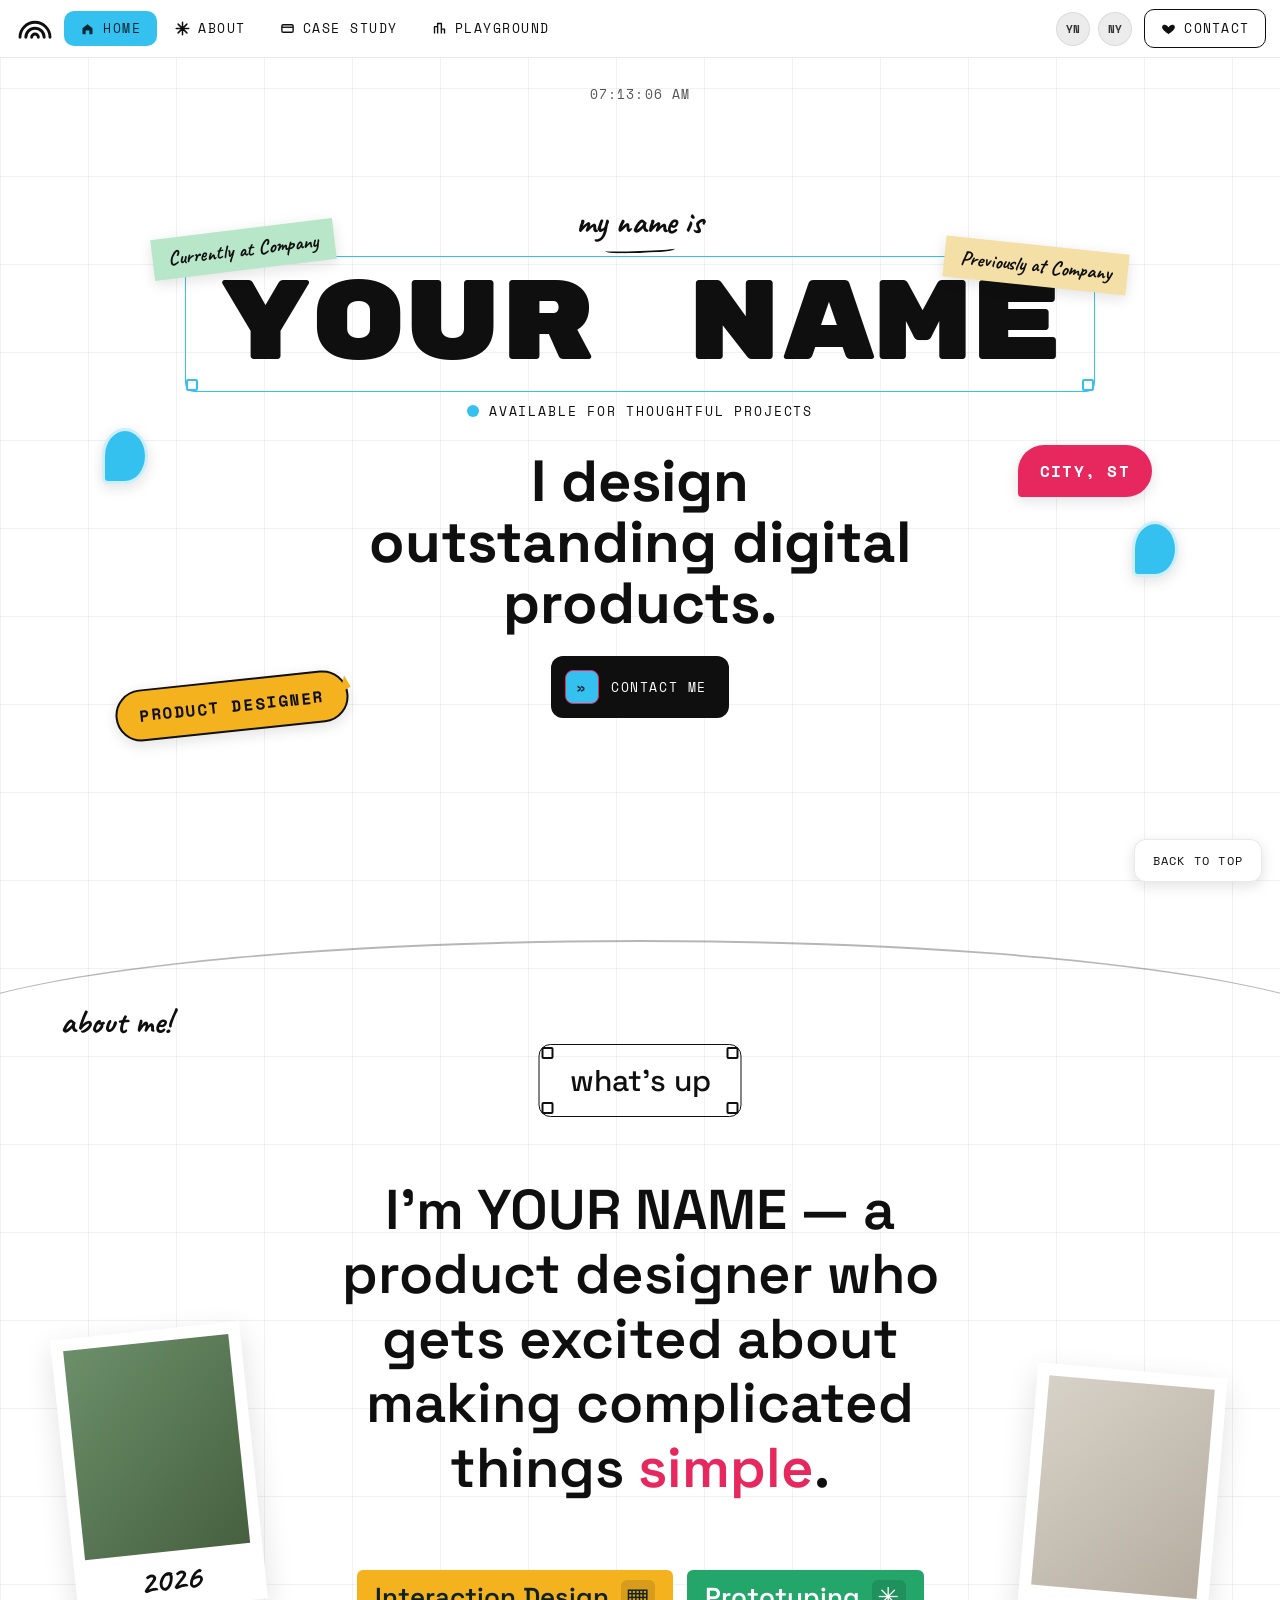
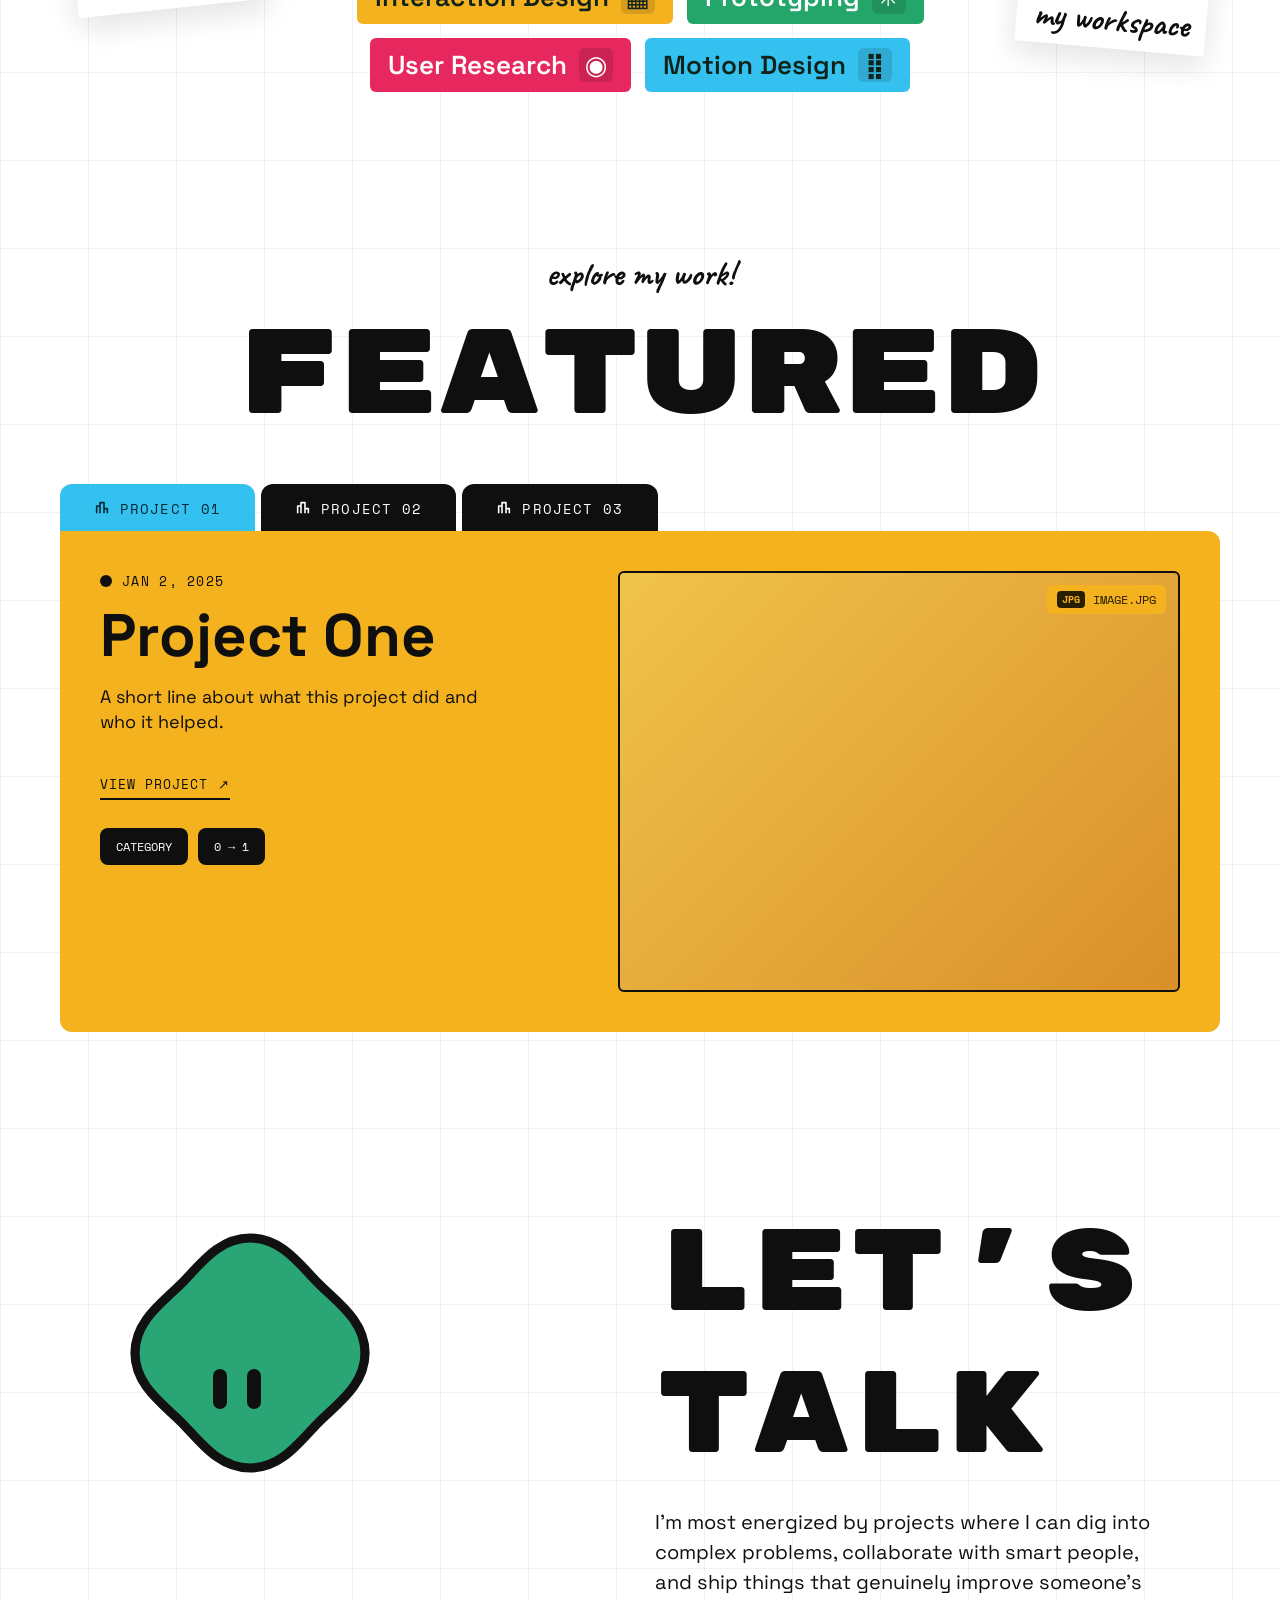
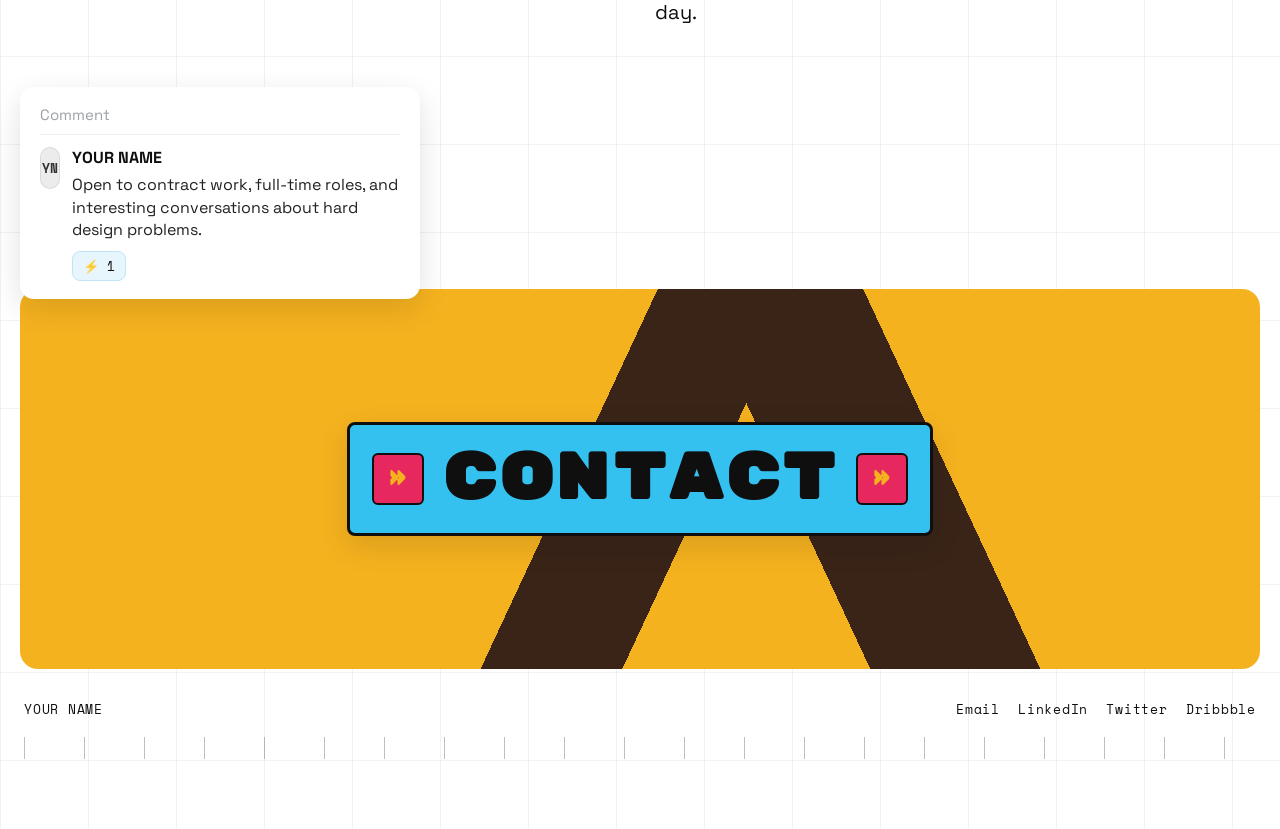
==== index.html @ 68fbcb68 "Add design-canvas portfolio site Recreate the "Nudge"-style design-canvas portfolio as a static site" ====
<!DOCTYPE html>
<html lang="en">
<head>
  <meta charset="UTF-8" />
  <meta name="viewport" content="width=device-width, initial-scale=1.0" />
  <title>Portfolio — Canvas</title>
  <meta name="description" content="A designer portfolio built on an interactive design-canvas layout." />
  <link rel="stylesheet" href="fonts/fonts.css" />
  <link rel="stylesheet" href="css/styles.css" />
</head>
<body>
  <!-- ===================== TOP NAV ===================== -->
  <header class="nav" id="nav">
    <div class="nav__left">
      <a href="#home" class="logo" aria-label="Home">
        <svg viewBox="0 0 40 24" width="34" height="20" aria-hidden="true">
          <path d="M2 22a18 18 0 0 1 36 0" fill="none" stroke="currentColor" stroke-width="3.5" stroke-linecap="round"/>
          <path d="M9 22a11 11 0 0 1 22 0" fill="none" stroke="currentColor" stroke-width="3.5" stroke-linecap="round"/>
          <path d="M16 22a4 4 0 0 1 8 0" fill="none" stroke="currentColor" stroke-width="3.5" stroke-linecap="round"/>
        </svg>
      </a>
      <nav class="tabs" aria-label="Primary">
        <a href="#home" class="tab is-active" data-tab="home">
          <svg viewBox="0 0 24 24" width="15" height="15" aria-hidden="true"><path d="M4 11.5 12 5l8 6.5V20a1 1 0 0 1-1 1h-4v-6h-6v6H5a1 1 0 0 1-1-1z" fill="currentColor"/></svg>
          HOME
        </a>
        <a href="#about" class="tab" data-tab="about">
          <svg viewBox="0 0 24 24" width="15" height="15" aria-hidden="true"><path d="M12 2v20M2 12h20M5 5l14 14M19 5 5 19" stroke="currentColor" stroke-width="2.4" stroke-linecap="round"/></svg>
          ABOUT
        </a>
        <a href="#work" class="tab" data-tab="work">
          <svg viewBox="0 0 24 24" width="15" height="15" aria-hidden="true"><rect x="3" y="6" width="18" height="12" rx="2" fill="none" stroke="currentColor" stroke-width="2.2"/><path d="M3 10h18" stroke="currentColor" stroke-width="2.2"/></svg>
          CASE STUDY
        </a>
        <a href="#playground" class="tab" data-tab="playground">
          <svg viewBox="0 0 24 24" width="15" height="15" aria-hidden="true"><path d="M4 20V9h5v11M9 20V4h6v16M15 20v-7h5v7" stroke="currentColor" stroke-width="2.2" fill="none" stroke-linejoin="round"/></svg>
          PLAYGROUND
        </a>
      </nav>
    </div>
    <div class="nav__right">
      <span class="avatar avatar--nav" data-initials-1></span>
      <span class="avatar avatar--nav" data-initials-2></span>
      <a href="#contact" class="btn-contact">
        <svg viewBox="0 0 24 24" width="15" height="15" aria-hidden="true"><path d="M12 21s-7-4.35-9.5-8.5C.8 9.6 2.3 6 5.8 6 8 6 9.2 7.2 12 10c2.8-2.8 4-4 6.2-4 3.5 0 5 3.6 3.3 6.5C19 16.65 12 21 12 21z" fill="currentColor"/></svg>
        CONTACT
      </a>
    </div>
  </header>

  <!-- Live cursor labels (decorative) -->
  <div class="cursor-you" aria-hidden="true">
    <span class="cursor-you__dot"></span>
    <span class="cursor-you__label">YOU</span>
  </div>

  <main class="canvas">
    <!-- ===================== HERO ===================== -->
    <section class="hero" id="home">
      <div class="hero__clock" id="clock">--:--:-- --</div>

      <div class="float float--collab float--collab-a" aria-hidden="true"><span class="collab__pic" data-collab-1></span></div>
      <div class="float float--collab float--collab-b" aria-hidden="true"><span class="collab__pic" data-collab-2></span></div>

      <div class="hero__stack">
        <p class="scribble hero__intro">my name is</p>

        <div class="hero__name-wrap">
          <span class="sticky sticky--green" data-badge-current></span>
          <span class="sticky sticky--cream" data-badge-previous></span>
          <h1 class="display hero__name" data-name>YOUR NAME</h1>
          <span class="handle handle--tl"></span>
          <span class="handle handle--tr"></span>
          <span class="handle handle--bl"></span>
          <span class="handle handle--br"></span>
        </div>

        <p class="hero__status"><span class="pulse"></span><span data-availability>AVAILABLE FOR THOUGHTFUL PROJECTS</span></p>
      </div>

      <div class="tag tag--pill tag--role" data-role>PRODUCT DESIGNER</div>
      <div class="tag tag--speech tag--location"><span data-location>CITY, ST</span></div>

      <p class="hero__headline" data-headline>I design outstanding digital products.</p>

      <a href="#contact" class="btn-cta">
        <span class="btn-cta__icon" aria-hidden="true">»</span>
        CONTACT ME
      </a>
    </section>

    <!-- ===================== ABOUT ===================== -->
    <section class="about" id="about">
      <div class="curve-line" aria-hidden="true"></div>
      <p class="scribble about__eyebrow">about me!</p>

      <div class="about__title-box">
        <span>what's up</span>
        <span class="handle handle--tl"></span>
        <span class="handle handle--tr"></span>
        <span class="handle handle--bl"></span>
        <span class="handle handle--br"></span>
      </div>

      <p class="about__lede" data-about></p>

      <figure class="polaroid polaroid--left">
        <span class="polaroid__img"></span>
        <figcaption class="scribble" data-photo-1-cap>2026</figcaption>
      </figure>
      <figure class="polaroid polaroid--right">
        <span class="polaroid__img polaroid__img--alt"></span>
        <figcaption class="scribble" data-photo-2-cap>my workspace</figcaption>
      </figure>

      <ul class="skills" data-skills aria-label="Skills"></ul>
    </section>

    <!-- ===================== FEATURED WORK ===================== -->
    <section class="work" id="work">
      <p class="scribble work__eyebrow">explore my work!</p>
      <h2 class="display work__title">FEATURED</h2>

      <div class="folder">
        <div class="folder__tabs" role="tablist" data-project-tabs></div>
        <div class="folder__body" data-project-body></div>
      </div>
    </section>

    <!-- ===================== LET'S TALK / CONTACT ===================== -->
    <section class="talk" id="contact">
      <div class="talk__top">
        <div class="blob" aria-hidden="true">
          <svg viewBox="0 0 200 200" width="100%" height="100%"><path fill="#2aa676" stroke="#111" stroke-width="4" d="M100 20c14 0 22 12 30 20s20 16 20 30-12 22-20 30-16 20-30 20-22-12-30-20-20-16-20-30 12-22 20-30 16-20 30-20z"/></svg>
          <span class="blob__eyes"></span>
        </div>
        <div class="talk__copy">
          <h2 class="display talk__title">LET'S TALK</h2>
          <p class="talk__text" data-talk></p>
        </div>
      </div>

      <div class="comment-card">
        <div class="comment-card__head">Comment</div>
        <div class="comment-card__row">
          <span class="avatar avatar--comment" data-initials-1></span>
          <div>
            <p class="comment-card__name" data-name-inline>Your Name</p>
            <p class="comment-card__body" data-open-to></p>
            <span class="comment-card__react">⚡ 1</span>
          </div>
        </div>
      </div>

      <div class="contact-banner" id="playground">
        <a class="contact-banner__btn" data-contact-link href="#">
          <span class="ico" aria-hidden="true">»</span>
          CONTACT
          <span class="ico" aria-hidden="true">»</span>
        </a>
      </div>

      <footer class="site-footer">
        <span data-footer-name>Your Name</span>
        <span class="site-footer__links" data-social></span>
        <span class="ruler" aria-hidden="true"></span>
      </footer>
    </section>
  </main>

  <a href="#home" class="buy-badge">BACK TO TOP</a>

  <script src="js/main.js"></script>
</body>
</html>
---- fonts/fonts.css ----
/* Self-hosted fonts (latin subset) — generated, do not edit by hand */

@font-face {
  font-family: 'Rubik Mono One';
  font-style: normal;
  font-weight: 400;
  font-display: swap;
  src: url('rubikmonoone-400.woff2') format('woff2');
}
@font-face {
  font-family: 'Space Grotesk';
  font-style: normal;
  font-weight: 400;
  font-display: swap;
  src: url('spacegrotesk-400.woff2') format('woff2');
}
@font-face {
  font-family: 'Space Grotesk';
  font-style: normal;
  font-weight: 500;
  font-display: swap;
  src: url('spacegrotesk-500.woff2') format('woff2');
}
@font-face {
  font-family: 'Space Grotesk';
  font-style: normal;
  font-weight: 600;
  font-display: swap;
  src: url('spacegrotesk-600.woff2') format('woff2');
}
@font-face {
  font-family: 'Space Grotesk';
  font-style: normal;
  font-weight: 700;
  font-display: swap;
  src: url('spacegrotesk-700.woff2') format('woff2');
}
@font-face {
  font-family: 'Space Mono';
  font-style: normal;
  font-weight: 400;
  font-display: swap;
  src: url('spacemono-400.woff2') format('woff2');
}
@font-face {
  font-family: 'Space Mono';
  font-style: normal;
  font-weight: 700;
  font-display: swap;
  src: url('spacemono-700.woff2') format('woff2');
}
@font-face {
  font-family: 'Caveat';
  font-style: normal;
  font-weight: 500;
  font-display: swap;
  src: url('caveat-500.woff2') format('woff2');
}
@font-face {
  font-family: 'Caveat';
  font-style: normal;
  font-weight: 700;
  font-display: swap;
  src: url('caveat-700.woff2') format('woff2');
}
---- css/styles.css ----
/* ============================================================
   Canvas Portfolio — styles
   Palette + type inspired by a design-canvas ("Figma-board") layout.
   ============================================================ */

:root {
  --ink: #0f0f10;
  --paper: #ffffff;
  --grid: rgba(15, 15, 16, 0.055);
  --grid-strong: rgba(15, 15, 16, 0.09);

  --blue: #35c1f0;
  --yellow: #f5b21f;
  --green: #24a56a;
  --pink: #e6285e;
  --cream: #f4dfa6;
  --mint: #b7e6c9;
  --purple: #a44a8f;
  --brown: #3a2418;

  --radius: 16px;
  --shadow: 0 10px 30px rgba(15, 15, 16, 0.12);
  --shadow-sm: 0 4px 14px rgba(15, 15, 16, 0.12);

  --font-display: "Rubik Mono One", "Space Grotesk", sans-serif;
  --font-body: "Space Grotesk", system-ui, sans-serif;
  --font-mono: "Space Mono", ui-monospace, monospace;
  --font-hand: "Caveat", cursive;

  --nav-h: 58px;
}

* { box-sizing: border-box; }

html { scroll-behavior: smooth; scroll-padding-top: calc(var(--nav-h) + 20px); }

body {
  margin: 0;
  font-family: var(--font-body);
  color: var(--ink);
  background: var(--paper);
  -webkit-font-smoothing: antialiased;
  overflow-x: hidden;
}

img { max-width: 100%; display: block; }
a { color: inherit; text-decoration: none; }
ul { margin: 0; padding: 0; list-style: none; }

/* ---------- The canvas grid ---------- */
.canvas {
  position: relative;
  background-image:
    linear-gradient(var(--grid) 1px, transparent 1px),
    linear-gradient(90deg, var(--grid) 1px, transparent 1px);
  background-size: 88px 88px;
  padding-top: var(--nav-h);
}

/* ============================================================
   TOP NAV
   ============================================================ */
.nav {
  position: fixed;
  inset: 0 0 auto 0;
  height: var(--nav-h);
  z-index: 50;
  display: flex;
  align-items: center;
  justify-content: space-between;
  padding: 0 14px;
  background: rgba(255, 255, 255, 0.9);
  backdrop-filter: blur(8px);
  border-bottom: 1px solid var(--grid-strong);
}
.nav__left, .nav__right { display: flex; align-items: center; gap: 8px; }
.logo { display: grid; place-items: center; width: 42px; height: 42px; color: var(--ink); }

.tabs { display: flex; align-items: center; gap: 2px; }
.tab {
  display: inline-flex;
  align-items: center;
  gap: 8px;
  padding: 8px 16px;
  font-family: var(--font-mono);
  font-size: 12.5px;
  letter-spacing: 0.12em;
  color: var(--ink);
  border-radius: 10px;
  white-space: nowrap;
  transition: background 0.15s, color 0.15s;
}
.tab:hover { background: rgba(15,15,16,0.06); }
.tab.is-active { background: var(--blue); color: #062634; }

.avatar {
  width: 34px; height: 34px; border-radius: 999px;
  display: inline-grid; place-items: center;
  font-family: var(--font-mono); font-size: 11px; font-weight: 700;
  background: #ececec; color: #333; border: 1px solid rgba(0,0,0,0.08);
}
.avatar--comment { width: 42px; height: 42px; font-size: 13px; }

.btn-contact {
  display: inline-flex; align-items: center; gap: 8px;
  padding: 9px 16px; margin-left: 4px;
  font-family: var(--font-mono); font-size: 12.5px; letter-spacing: 0.1em;
  border: 1.5px solid var(--ink); border-radius: 10px; background: #fff;
  transition: transform 0.12s, box-shadow 0.12s;
}
.btn-contact:hover { transform: translateY(-1px); box-shadow: var(--shadow-sm); }

/* ============================================================
   Floating decorative bits
   ============================================================ */
.cursor-you {
  position: fixed; z-index: 60; left: 0; top: 0;
  transform: translate(-40px, -40px);
  display: none; align-items: flex-start; gap: 2px;
  pointer-events: none;
  transition: transform 0.09s ease-out;
}
@media (hover: hover) and (pointer: fine) { .cursor-you { display: flex; } }
.cursor-you__dot { width: 10px; height: 10px; border-radius: 999px; background: var(--ink); margin-top: 2px; }
.cursor-you__label {
  background: var(--ink); color: #fff; font-family: var(--font-mono);
  font-size: 11px; padding: 3px 8px; border-radius: 999px;
}

.float { position: absolute; pointer-events: none; }
.float--collab .collab__pic {
  display: block; width: 46px; height: 56px;
  border-radius: 50% 50% 50% 6px;
  background: var(--blue);
  border: 3px solid #cdeefb;
  box-shadow: var(--shadow-sm);
}
.float--collab-a { top: 44%; left: 8%; }
.float--collab-b { top: 55%; right: 8%; }

/* ============================================================
   HERO
   ============================================================ */
.hero {
  position: relative;
  min-height: calc(100vh - var(--nav-h));
  display: flex; flex-direction: column;
  align-items: center; justify-content: center;
  text-align: center; gap: 22px;
  padding: 40px 20px 80px;
}
.hero__clock {
  position: absolute; top: 26px; left: 50%; transform: translateX(-50%);
  font-family: var(--font-mono); font-size: 13px; letter-spacing: 0.08em; color: #555;
}
.scribble { font-family: var(--font-hand); font-size: clamp(26px, 3vw, 34px); font-weight: 700; margin: 0; }
.hero__intro { position: relative; }
.hero__intro::after {
  content: ""; display: block; width: 70px; height: 6px; margin: 2px auto 0;
  border-bottom: 2px solid var(--ink); border-radius: 40%;
  transform: rotate(-2deg);
}

.hero__stack { position: relative; display: flex; flex-direction: column; align-items: center; gap: 10px; }
.hero__name-wrap { position: relative; padding: 8px 26px; }
.hero__name {
  font-family: var(--font-display);
  font-weight: 400;
  font-size: clamp(40px, 9vw, 112px);
  line-height: 0.95; letter-spacing: -0.01em; margin: 0;
  text-transform: uppercase; word-break: break-word;
}
.display { font-family: var(--font-display); font-weight: 400; text-transform: uppercase; letter-spacing: -0.01em; }

.handle {
  position: absolute; width: 12px; height: 12px; background: #fff;
  border: 2px solid var(--blue); border-radius: 2px;
}
.hero__name-wrap { outline: 1.5px solid var(--blue); outline-offset: 6px; border-radius: 2px; }
.handle--tl { top: -6px; left: -6px; }
.handle--tr { top: -6px; right: -6px; }
.handle--bl { bottom: -6px; left: -6px; }
.handle--br { bottom: -6px; right: -6px; }

.sticky {
  position: absolute; z-index: 3;
  font-family: var(--font-hand); font-size: 20px; font-weight: 700;
  padding: 10px 16px; max-width: 210px; line-height: 1.05;
  box-shadow: var(--shadow-sm);
}
.sticky--green { background: var(--mint); left: -40px; top: -34px; transform: rotate(-7deg); }
.sticky--cream { background: var(--cream); right: -40px; top: -18px; transform: rotate(6deg); }

.hero__status {
  display: inline-flex; align-items: center; gap: 10px; margin: 6px 0 0;
  font-family: var(--font-mono); font-size: 13px; letter-spacing: 0.14em;
}
.pulse { width: 12px; height: 12px; border-radius: 999px; background: var(--blue); box-shadow: 0 0 0 0 rgba(53,193,240,0.6); animation: pulse 1.8s infinite; }
@keyframes pulse { 0%{box-shadow:0 0 0 0 rgba(53,193,240,.6)} 70%{box-shadow:0 0 0 10px rgba(53,193,240,0)} 100%{box-shadow:0 0 0 0 rgba(53,193,240,0)} }

.tag { position: absolute; font-family: var(--font-mono); font-weight: 700; box-shadow: var(--shadow-sm); }
.tag--pill { padding: 12px 22px; border-radius: 999px; letter-spacing: 0.1em; }
.tag--role { background: var(--yellow); left: 9%; bottom: 20%; transform: rotate(-6deg); border: 2px solid var(--ink); }
.tag--role::after { content:""; position:absolute; right:-14px; top:8px; border:9px solid transparent; border-left-color: var(--yellow); transform: rotate(20deg); }
.tag--speech { background: var(--pink); color:#fff; right: 10%; top: 46%; padding: 14px 22px; border-radius: 40px 40px 40px 6px; letter-spacing: 0.08em; }

.hero__headline {
  font-family: var(--font-body); font-weight: 700;
  font-size: clamp(30px, 5.2vw, 58px); line-height: 1.05;
  max-width: 15ch; margin: 8px 0 0;
}
.btn-cta {
  display: inline-flex; align-items: center; gap: 12px;
  padding: 14px 22px 14px 14px; background: var(--ink); color: #fff;
  font-family: var(--font-mono); font-size: 13px; letter-spacing: 0.12em;
  border-radius: 12px; transition: transform 0.12s, box-shadow 0.12s;
}
.btn-cta:hover { transform: translateY(-2px); box-shadow: var(--shadow); }
.btn-cta__icon {
  display: grid; place-items: center; width: 34px; height: 34px;
  background: var(--blue); color: #062634; border-radius: 8px; font-weight: 700;
  border: 1.5px solid var(--pink);
}

/* ============================================================
   ABOUT
   ============================================================ */
.about { position: relative; padding: 60px 20px 120px; max-width: 1200px; margin: 0 auto; }
.curve-line {
  position: absolute; top: 40px; left: -5%; right: -5%; height: 200px;
  border-top: 2px solid rgba(15,15,16,0.3);
  border-radius: 50%; transform: scaleX(1.1);
}
.about__eyebrow { position: relative; z-index: 2; margin: 40px 0 10px; }
.about__title-box {
  position: relative; display: inline-block; margin: 0 auto 30px;
  font-family: var(--font-body); font-weight: 500; font-size: 30px;
  padding: 8px 22px; outline: 1.5px solid var(--ink); outline-offset: 8px; border-radius: 3px;
  left: 50%; transform: translateX(-50%);
}
.about__title-box .handle { border-color: var(--ink); }

.about__lede {
  text-align: center; max-width: 20ch; margin: 40px auto 0;
  font-family: var(--font-body); font-weight: 600;
  font-size: clamp(30px, 4.6vw, 56px); line-height: 1.15;
}
.about__lede .em { color: var(--pink); }

.polaroid {
  position: absolute; margin: 0; padding: 12px 12px 8px;
  background: #fff; box-shadow: var(--shadow); width: 190px;
}
.polaroid__img { display:block; width: 100%; height: 210px; background: linear-gradient(135deg, #6c8f6a, #46603f); }
.polaroid__img--alt { background: linear-gradient(135deg, #d7d2c8, #b6ada0); }
.polaroid figcaption { text-align: center; margin-top: 6px; }
.polaroid--left { left: 2%; top: 430px; transform: rotate(-6deg); }
.polaroid--right { right: 2%; top: 470px; transform: rotate(5deg); }

.skills {
  display: flex; flex-wrap: wrap; gap: 14px; justify-content: center;
  max-width: 760px; margin: 70px auto 0;
}
.skills li {
  display: inline-flex; align-items: center; gap: 12px;
  font-family: var(--font-body); font-weight: 600; font-size: 26px;
  padding: 10px 18px; border-radius: 6px; color: #10231a;
}
.skills li .chip-ico { width: 34px; height: 34px; border-radius: 6px; display:inline-grid; place-items:center; background: rgba(0,0,0,0.12); }
.skills li:nth-child(4n+1){ background: var(--yellow); }
.skills li:nth-child(4n+2){ background: var(--green); color:#fff; }
.skills li:nth-child(4n+3){ background: var(--pink); color:#fff; }
.skills li:nth-child(4n+4){ background: var(--blue); }

/* ============================================================
   FEATURED WORK
   ============================================================ */
.work { padding: 40px 20px 120px; max-width: 1200px; margin: 0 auto; text-align: center; }
.work__eyebrow { margin-bottom: 6px; }
.work__title { font-size: clamp(48px, 10vw, 120px); margin: 0 0 34px; }

.folder { text-align: left; }
.folder__tabs { display: flex; gap: 6px; flex-wrap: wrap; }
.folder__tab {
  display: inline-flex; align-items: center; gap: 10px;
  font-family: var(--font-mono); font-size: 14px; letter-spacing: 0.08em;
  padding: 14px 34px 22px; margin-bottom: -10px;
  border-radius: 12px 12px 0 0; cursor: pointer; color: #fff; background: var(--ink);
  border: none;
}
.folder__tab[aria-selected="true"] { background: var(--blue); color: #062634; }
.folder__tab:nth-child(3n+2)[aria-selected="true"] { background: var(--yellow); color: #2a1e00; }
.folder__tab:nth-child(3n+3)[aria-selected="true"] { background: var(--pink); }

.folder__body { position: relative; }
.project {
  display: grid; grid-template-columns: 1fr 1.15fr; gap: 30px;
  background: var(--yellow); border-radius: 0 12px 12px 12px;
  padding: 40px; align-items: start;
}
.project[hidden] { display: none; }
.project--1 { background: var(--yellow); }
.project--2 { background: var(--blue); }
.project--3 { background: var(--pink); color: #fff; }
.project__date { display: inline-flex; align-items:center; gap: 10px; font-family: var(--font-mono); font-size: 13px; letter-spacing: 0.1em; }
.project__date::before { content:""; width:12px;height:12px;border-radius:999px;background: currentColor; }
.project__name { font-family: var(--font-body); font-weight: 700; font-size: clamp(34px, 5vw, 60px); margin: 14px 0 16px; line-height: 1; }
.project__desc { font-size: 18px; max-width: 34ch; line-height: 1.4; }
.project__link { display:inline-flex; align-items:center; gap:8px; margin-top: 22px; font-family: var(--font-mono); font-size: 13px; letter-spacing:0.08em; border-bottom: 2px solid currentColor; padding-bottom: 4px; }
.project__meta { display:flex; gap: 10px; margin-top: 28px; }
.project__folder { font-family: var(--font-mono); font-size: 12px; padding: 10px 16px; background: var(--ink); color: #fff; border-radius: 8px; }
.project__img {
  position: relative; border: 2px solid var(--ink); border-radius: 6px; overflow: hidden;
  aspect-ratio: 4/3; background: linear-gradient(135deg, #f0c34a, #d98f2a);
}
.project--2 .project__img { background: linear-gradient(135deg, #7fd8f5, #2a8fb8); }
.project--3 .project__img { background: linear-gradient(135deg, #ff7aa0, #b8123f); }
.project__imgtag { position:absolute; top:12px; right:12px; font-family: var(--font-mono); font-size:12px; background: var(--yellow); color:#2a1e00; padding:6px 10px; border-radius:6px; display:flex; gap:8px; align-items:center; }
.project__imgtag b { background:#2a1e00; color: var(--yellow); padding: 1px 5px; border-radius: 4px; font-size: 10px; }

/* ============================================================
   LET'S TALK / CONTACT
   ============================================================ */
.talk { position: relative; padding: 40px 20px 60px; max-width: 1280px; margin: 0 auto; }
.talk__top { display: grid; grid-template-columns: 1fr 1fr; gap: 30px; align-items: center; }
.blob { position: relative; width: min(460px, 90%); aspect-ratio: 1; }
.blob__eyes { position:absolute; top: 38%; left: 42%; width: 14px; height: 40px; background: var(--ink); border-radius: 999px; box-shadow: 34px 0 0 var(--ink); }
.talk__title { font-size: clamp(46px, 9vw, 120px); margin: 0 0 18px; }
.talk__text { font-size: 20px; line-height: 1.5; max-width: 40ch; }

.comment-card {
  position: relative; z-index: 2; max-width: 400px; margin: 30px 0 -30px;
  background: #fff; border-radius: 14px; box-shadow: var(--shadow); padding: 18px 20px;
}
.comment-card__head { color: #9aa0a6; font-size: 15px; border-bottom: 1px solid #eee; padding-bottom: 10px; margin-bottom: 12px; }
.comment-card__row { display: flex; gap: 12px; }
.comment-card__name { font-weight: 700; margin: 0 0 6px; }
.comment-card__body { margin: 0 0 10px; line-height: 1.4; color: #222; }
.comment-card__react { display:inline-block; background: #e7f6fd; border:1px solid #bfe6f7; border-radius: 8px; padding: 4px 10px; font-family: var(--font-mono); font-size: 13px; }

.contact-banner {
  position: relative; overflow: hidden; border-radius: 18px; margin-top: 20px;
  min-height: 380px; display: grid; place-items: center;
  background:
    linear-gradient(115deg, transparent 45%, var(--brown) 45%, var(--brown) 55%, transparent 55%),
    linear-gradient(65deg, transparent 60%, var(--brown) 60%, var(--brown) 72%, transparent 72%),
    var(--yellow);
}
.contact-banner__btn {
  display: inline-flex; align-items: center; gap: 18px;
  font-family: var(--font-display); font-weight: 900; font-size: clamp(30px, 6vw, 64px);
  letter-spacing: 0.04em; text-transform: uppercase;
  background: var(--blue); color: var(--ink);
  padding: 14px 22px; border-radius: 8px; border: 3px solid var(--ink);
  box-shadow: var(--shadow); transition: transform 0.12s;
}
.contact-banner__btn:hover { transform: scale(1.03); }
.contact-banner__btn .ico {
  display:grid; place-items:center; width: 52px; height: 52px; font-size: 26px;
  background: var(--pink); color: var(--yellow); border-radius: 6px; border: 2px solid var(--ink);
}

.site-footer {
  display: flex; align-items: center; justify-content: space-between; flex-wrap: wrap; gap: 12px;
  padding: 30px 4px 10px; font-family: var(--font-mono); font-size: 13px; letter-spacing: 0.06em;
}
.site-footer__links { display: flex; gap: 18px; }
.site-footer__links a:hover { color: var(--pink); }
.ruler { flex: 1 1 100%; height: 22px; margin-top: 6px;
  background-image: repeating-linear-gradient(90deg, rgba(0,0,0,0.25) 0 1px, transparent 1px 60px);
}

/* ============================================================
   Floating "back to top" chip
   ============================================================ */
.buy-badge {
  position: fixed; right: 18px; bottom: 18px; z-index: 40;
  background: #fff; border: 1px solid var(--grid-strong); box-shadow: var(--shadow-sm);
  font-family: var(--font-mono); font-size: 12px; letter-spacing: 0.1em;
  padding: 12px 18px; border-radius: 12px; transition: transform 0.12s;
}
.buy-badge:hover { transform: translateY(-2px); }

/* ============================================================
   RESPONSIVE
   ============================================================ */
@media (max-width: 900px) {
  .tabs .tab { padding: 8px 10px; font-size: 11px; gap: 5px; }
  .tab svg { display: none; }
  .talk__top { grid-template-columns: 1fr; }
  .project { grid-template-columns: 1fr; }
  .polaroid { display: none; }
  .float--collab { display: none; }
}
@media (max-width: 640px) {
  :root { --nav-h: 52px; }
  .nav { padding: 0 8px; }
  .nav__left { gap: 2px; }
  .logo { width: 30px; }
  .tabs .tab { padding: 6px 7px; font-size: 10px; letter-spacing: 0.06em; }
  .btn-contact { padding: 7px 10px; font-size: 10px; }
  .avatar--nav { display: none; }
  .sticky { position: static; display: inline-block; margin: 6px; transform: none !important; }
  .tag--role, .tag--speech { position: static; display: inline-block; margin: 10px auto; transform: none; }
  .tag--role::after { display: none; }
  .about__lede { max-width: 100%; }
  .skills li { font-size: 20px; }
  .contact-banner__btn { flex-wrap: wrap; justify-content: center; text-align: center; }
}

@media (prefers-reduced-motion: reduce) {
  * { animation: none !important; scroll-behavior: auto; }
  .cursor-you { display: none !important; }
}
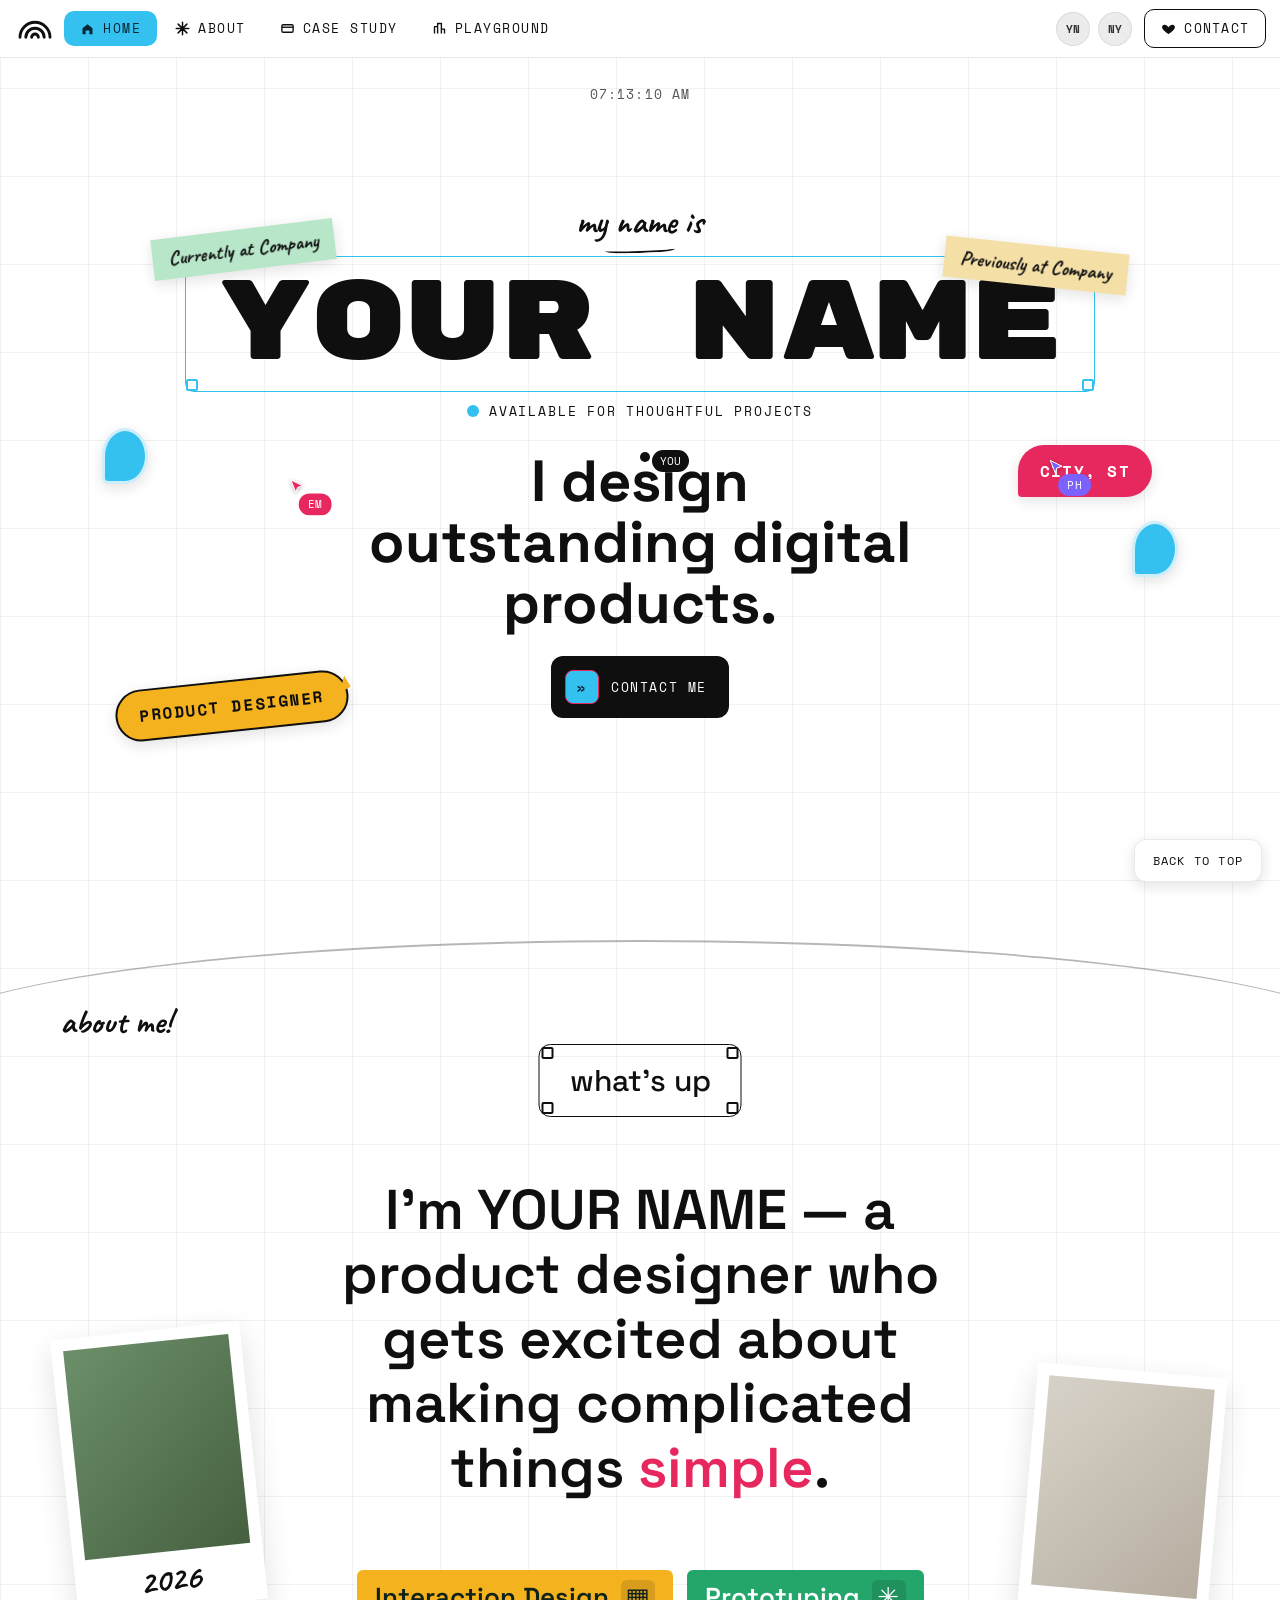
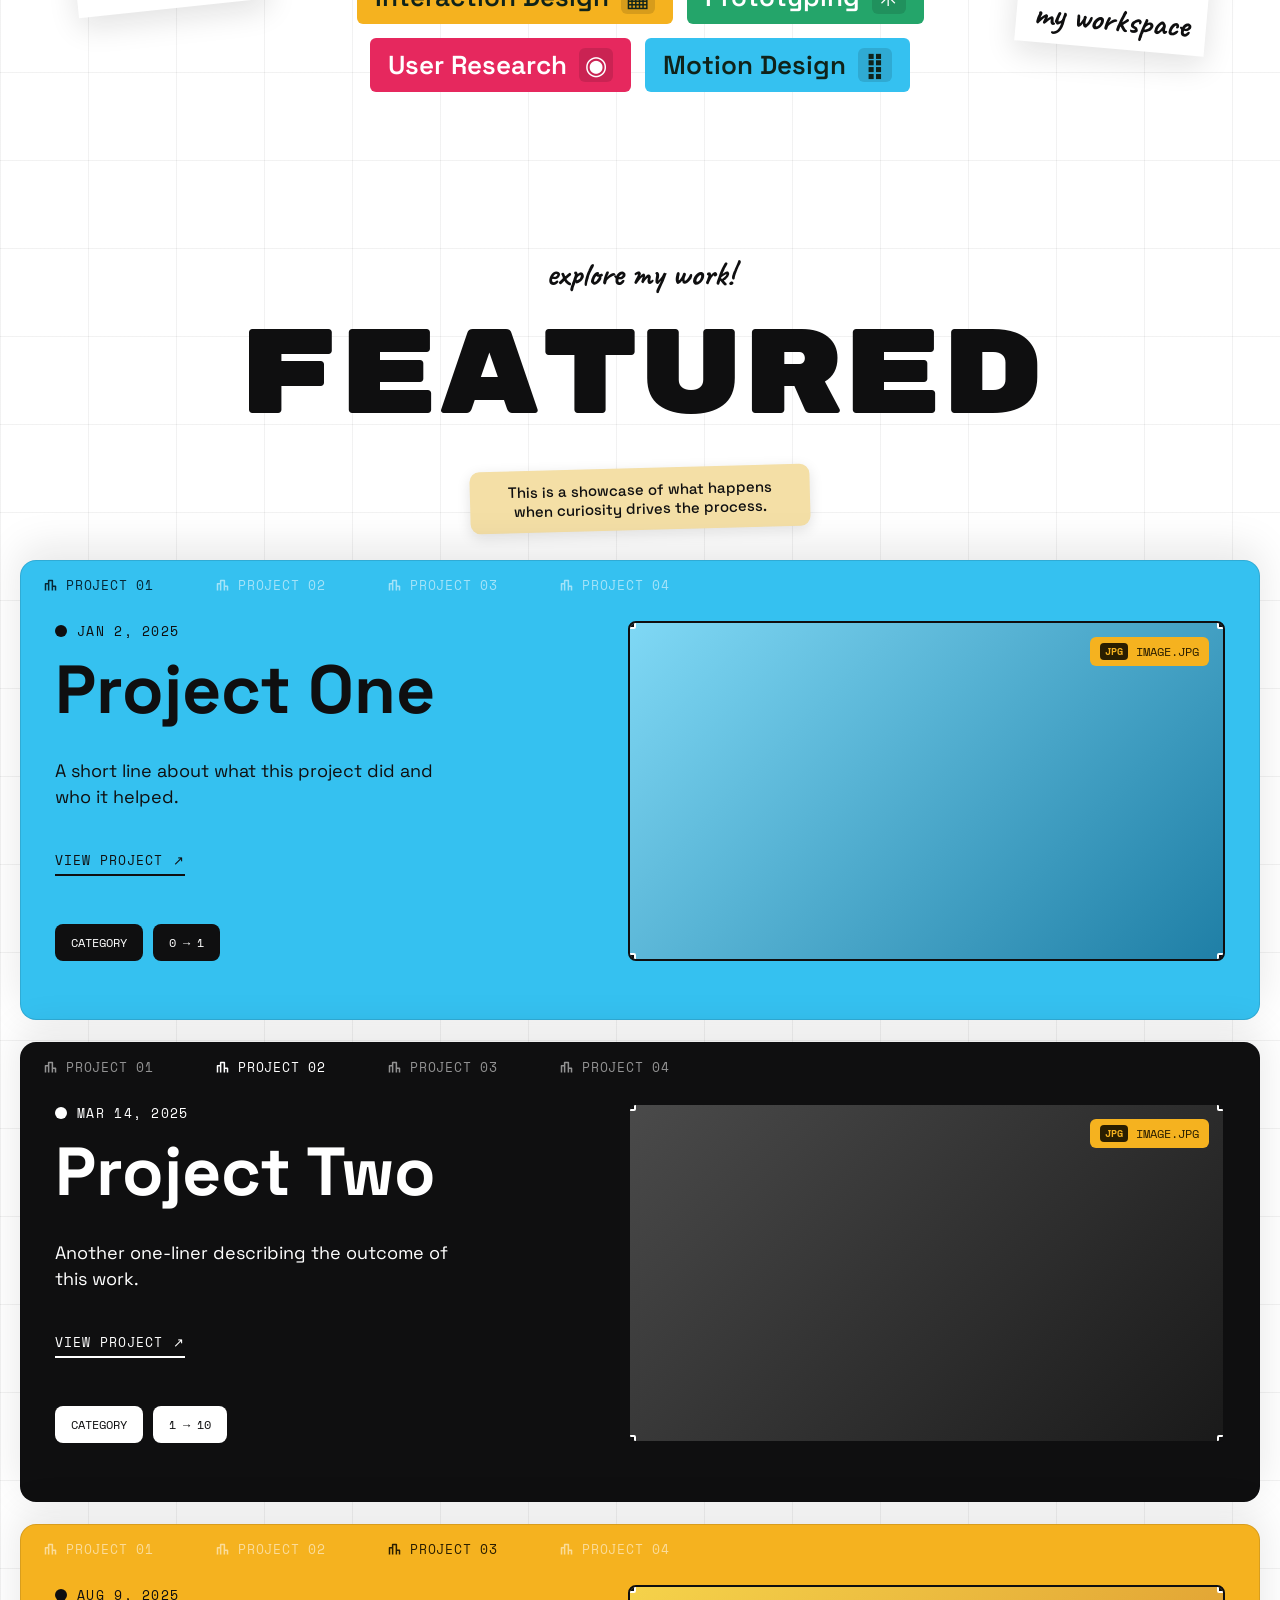
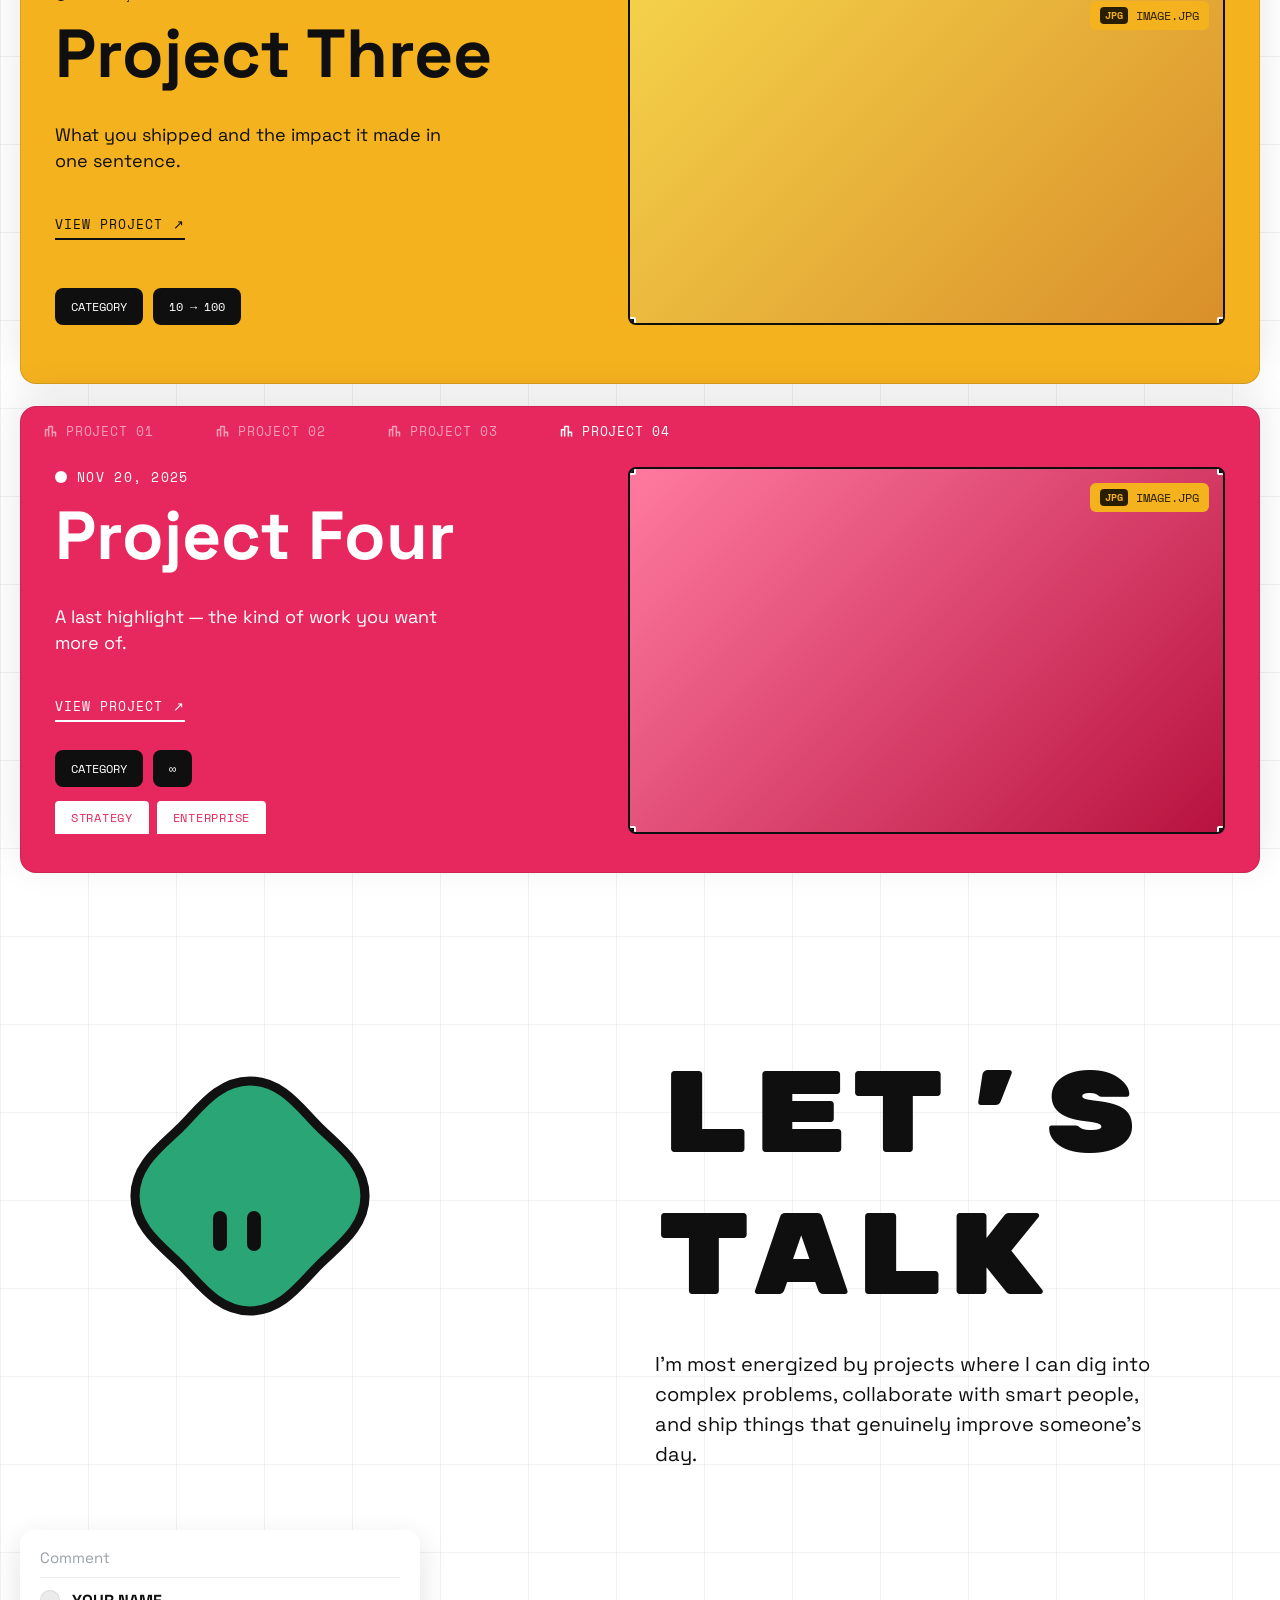
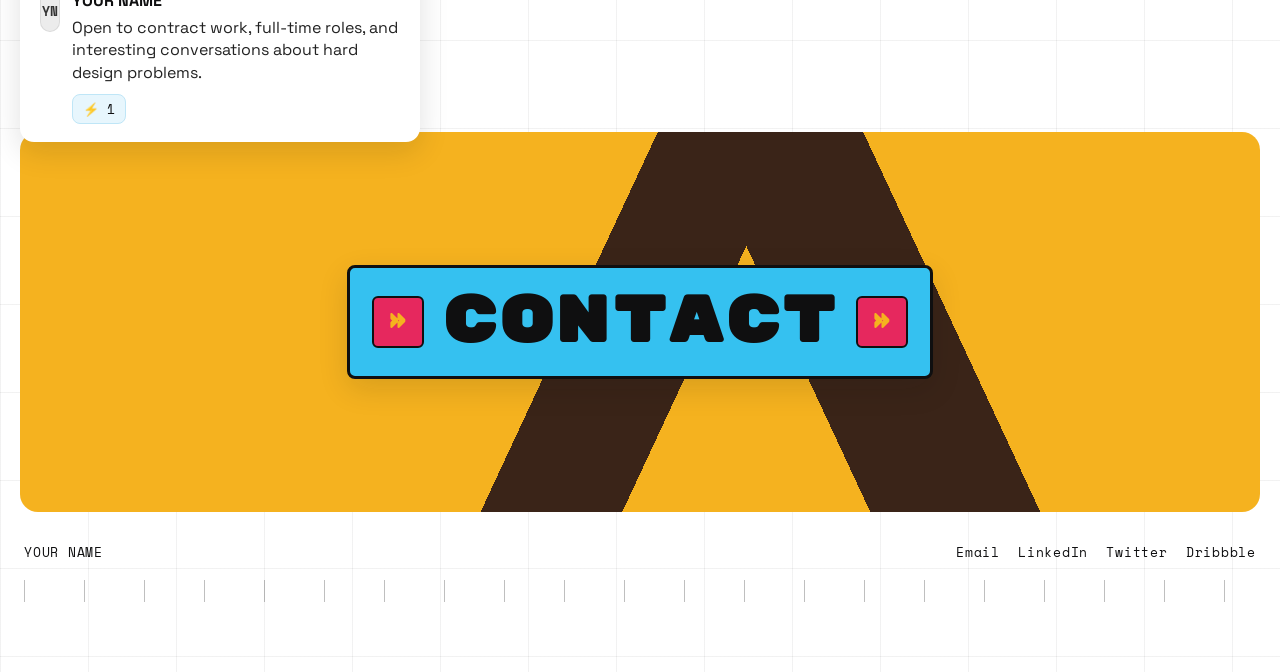
==== commit 6d18619d: "Make portfolio interactive: stacked cards, cursors, intro - Featured work is now a scroll-driven sta" ====
--- a/index.html
+++ b/index.html
@@ -48,7 +48,15 @@
     </div>
   </header>
 
-  <!-- Live cursor labels (decorative) -->
+  <!-- Intro load sequence -->
+  <div class="intro" aria-hidden="true">
+    <div class="intro__bubble"><span></span></div>
+  </div>
+
+  <!-- Autonomous collaborator cursors -->
+  <div class="collab-cursors" aria-hidden="true"></div>
+
+  <!-- "YOU" cursor follows the real mouse -->
   <div class="cursor-you" aria-hidden="true">
     <span class="cursor-you__dot"></span>
     <span class="cursor-you__label">YOU</span>
@@ -102,7 +110,7 @@
         <span class="handle handle--br"></span>
       </div>
 
-      <p class="about__lede" data-about></p>
+      <p class="about__lede" data-about data-reveal></p>
 
       <figure class="polaroid polaroid--left">
         <span class="polaroid__img"></span>
@@ -113,23 +121,22 @@
         <figcaption class="scribble" data-photo-2-cap>my workspace</figcaption>
       </figure>
 
-      <ul class="skills" data-skills aria-label="Skills"></ul>
+      <ul class="skills" data-skills data-reveal aria-label="Skills"></ul>
     </section>
 
-    <!-- ===================== FEATURED WORK ===================== -->
+    <!-- ===================== FEATURED WORK (stacked cards) ===================== -->
     <section class="work" id="work">
-      <p class="scribble work__eyebrow">explore my work!</p>
-      <h2 class="display work__title">FEATURED</h2>
-
-      <div class="folder">
-        <div class="folder__tabs" role="tablist" data-project-tabs></div>
-        <div class="folder__body" data-project-body></div>
+      <div class="work__intro" data-reveal>
+        <p class="scribble work__eyebrow">explore my work!</p>
+        <h2 class="display work__title">FEATURED</h2>
+        <div class="tag tag--speech work__note">This is a showcase of what happens when curiosity drives the process.</div>
       </div>
+      <div class="work__stack" data-project-stack></div>
     </section>
 
     <!-- ===================== LET'S TALK / CONTACT ===================== -->
     <section class="talk" id="contact">
-      <div class="talk__top">
+      <div class="talk__top" data-reveal>
         <div class="blob" aria-hidden="true">
           <svg viewBox="0 0 200 200" width="100%" height="100%"><path fill="#2aa676" stroke="#111" stroke-width="4" d="M100 20c14 0 22 12 30 20s20 16 20 30-12 22-20 30-16 20-30 20-22-12-30-20-20-16-20-30 12-22 20-30 16-20 30-20z"/></svg>
           <span class="blob__eyes"></span>
@@ -140,7 +147,7 @@
         </div>
       </div>
 
-      <div class="comment-card">
+      <div class="comment-card" data-reveal>
         <div class="comment-card__head">Comment</div>
         <div class="comment-card__row">
           <span class="avatar avatar--comment" data-initials-1></span>
@@ -152,7 +159,7 @@
         </div>
       </div>
 
-      <div class="contact-banner" id="playground">
+      <div class="contact-banner" id="playground" data-reveal>
         <a class="contact-banner__btn" data-contact-link href="#">
           <span class="ico" aria-hidden="true">»</span>
           CONTACT
--- a/css/styles.css
+++ b/css/styles.css
@@ -273,50 +273,74 @@
 .skills li:nth-child(4n+4){ background: var(--blue); }
 
 /* ============================================================
-   FEATURED WORK
-   ============================================================ */
-.work { padding: 40px 20px 120px; max-width: 1200px; margin: 0 auto; text-align: center; }
+   FEATURED WORK — scroll-stacked cards
+   ============================================================ */
+.work { padding: 40px 0 60px; }
+.work__intro { text-align: center; padding: 0 20px; max-width: 1200px; margin: 0 auto 30px; position: relative; }
 .work__eyebrow { margin-bottom: 6px; }
-.work__title { font-size: clamp(48px, 10vw, 120px); margin: 0 0 34px; }
-
-.folder { text-align: left; }
-.folder__tabs { display: flex; gap: 6px; flex-wrap: wrap; }
-.folder__tab {
-  display: inline-flex; align-items: center; gap: 10px;
-  font-family: var(--font-mono); font-size: 14px; letter-spacing: 0.08em;
-  padding: 14px 34px 22px; margin-bottom: -10px;
-  border-radius: 12px 12px 0 0; cursor: pointer; color: #fff; background: var(--ink);
-  border: none;
-}
-.folder__tab[aria-selected="true"] { background: var(--blue); color: #062634; }
-.folder__tab:nth-child(3n+2)[aria-selected="true"] { background: var(--yellow); color: #2a1e00; }
-.folder__tab:nth-child(3n+3)[aria-selected="true"] { background: var(--pink); }
-
-.folder__body { position: relative; }
-.project {
-  display: grid; grid-template-columns: 1fr 1.15fr; gap: 30px;
-  background: var(--yellow); border-radius: 0 12px 12px 12px;
-  padding: 40px; align-items: start;
-}
-.project[hidden] { display: none; }
-.project--1 { background: var(--yellow); }
-.project--2 { background: var(--blue); }
-.project--3 { background: var(--pink); color: #fff; }
-.project__date { display: inline-flex; align-items:center; gap: 10px; font-family: var(--font-mono); font-size: 13px; letter-spacing: 0.1em; }
-.project__date::before { content:""; width:12px;height:12px;border-radius:999px;background: currentColor; }
-.project__name { font-family: var(--font-body); font-weight: 700; font-size: clamp(34px, 5vw, 60px); margin: 14px 0 16px; line-height: 1; }
-.project__desc { font-size: 18px; max-width: 34ch; line-height: 1.4; }
-.project__link { display:inline-flex; align-items:center; gap:8px; margin-top: 22px; font-family: var(--font-mono); font-size: 13px; letter-spacing:0.08em; border-bottom: 2px solid currentColor; padding-bottom: 4px; }
-.project__meta { display:flex; gap: 10px; margin-top: 28px; }
-.project__folder { font-family: var(--font-mono); font-size: 12px; padding: 10px 16px; background: var(--ink); color: #fff; border-radius: 8px; }
-.project__img {
-  position: relative; border: 2px solid var(--ink); border-radius: 6px; overflow: hidden;
-  aspect-ratio: 4/3; background: linear-gradient(135deg, #f0c34a, #d98f2a);
-}
-.project--2 .project__img { background: linear-gradient(135deg, #7fd8f5, #2a8fb8); }
-.project--3 .project__img { background: linear-gradient(135deg, #ff7aa0, #b8123f); }
-.project__imgtag { position:absolute; top:12px; right:12px; font-family: var(--font-mono); font-size:12px; background: var(--yellow); color:#2a1e00; padding:6px 10px; border-radius:6px; display:flex; gap:8px; align-items:center; }
-.project__imgtag b { background:#2a1e00; color: var(--yellow); padding: 1px 5px; border-radius: 4px; font-size: 10px; }
+.work__title { font-size: clamp(48px, 10vw, 120px); margin: 0; }
+.work__note {
+  position: static; display: inline-block; margin-top: 18px;
+  background: var(--cream); color: var(--ink);
+  font-family: var(--font-body); font-weight: 500; font-size: 15px; letter-spacing: 0;
+  border-radius: 10px; padding: 12px 18px; max-width: 34ch; transform: rotate(-1.5deg);
+}
+
+/* the stack: each card sticks and the next slides over it */
+.work__stack { max-width: 1280px; margin: 0 auto; padding: 0 20px 40px; position: relative; }
+.pcard {
+  position: sticky;
+  border-radius: 16px; overflow: hidden;
+  box-shadow: 0 -12px 40px rgba(15,15,16,0.10);
+  margin-bottom: 22px; min-height: 460px;
+  border: 1.5px solid rgba(15,15,16,0.12);
+  background: var(--yellow);
+}
+.pcard__tabs { position: relative; height: 52px; }
+.pcard__tab {
+  position: absolute; top: 0; display: inline-flex; align-items: center; gap: 8px;
+  font-family: var(--font-mono); font-size: 12.5px; letter-spacing: 0.06em;
+  padding: 15px 22px; color: rgba(255,255,255,0.55); background: transparent;
+  white-space: nowrap;
+}
+.pcard__tab.is-active { color: inherit; }
+.pcard__inner { display: grid; grid-template-columns: 1fr 1.1fr; gap: 30px; padding: 8px 34px 38px; align-items: stretch; }
+.pcard__info { display: flex; flex-direction: column; }
+.pcard__date { display: inline-flex; align-items: center; gap: 10px; font-family: var(--font-mono); font-size: 13px; letter-spacing: 0.1em; }
+.pcard__date::before { content: ""; width: 12px; height: 12px; border-radius: 999px; background: currentColor; }
+.pcard__name { font-family: var(--font-body); font-weight: 700; font-size: clamp(38px, 5.5vw, 68px); margin: 16px 0 16px; line-height: 0.98; }
+.pcard__desc { font-size: 18px; max-width: 34ch; line-height: 1.45; }
+.pcard__link { display: inline-flex; align-items: center; gap: 8px; margin-top: 22px; font-family: var(--font-mono); font-size: 13px; letter-spacing: 0.08em; border-bottom: 2px solid currentColor; padding-bottom: 4px; align-self: flex-start; transition: gap 0.15s; }
+.pcard__link:hover { gap: 14px; }
+.pcard__meta { display: flex; gap: 10px; margin-top: auto; padding-top: 28px; }
+.pcard__folder { font-family: var(--font-mono); font-size: 12px; padding: 10px 16px; background: var(--ink); color: #fff; border-radius: 8px; }
+.pcard__subtags { display: flex; gap: 8px; margin-top: 14px; }
+.pcard__subtag { font-family: var(--font-mono); font-size: 12px; letter-spacing: 0.06em; padding: 8px 16px; background: #fff; color: var(--ink); border-radius: 4px 4px 0 0; }
+.pcard__media {
+  position: relative; border: 2px solid var(--ink); border-radius: 8px; overflow: hidden;
+  min-height: 340px; background: linear-gradient(135deg, #f0c34a, #d98f2a);
+}
+.pcard__imgtag { position: absolute; top: 14px; right: 14px; font-family: var(--font-mono); font-size: 12px; background: var(--yellow); color: #2a1e00; padding: 6px 10px; border-radius: 6px; display: flex; gap: 8px; align-items: center; z-index: 2; }
+.pcard__imgtag b { background: #2a1e00; color: var(--yellow); padding: 1px 5px; border-radius: 4px; font-size: 10px; }
+.pcard__media .handle { border-color: #fff; background: var(--ink); }
+
+/* card color themes */
+.card-blue   { background: var(--blue); }
+.card-blue   .pcard__media { background: linear-gradient(135deg, #7fd8f5, #1f7fa6); }
+.card-dark   { background: var(--ink); color: #fff; }
+.card-dark   .pcard__folder { background: #fff; color: var(--ink); }
+.card-dark   .pcard__media { background: linear-gradient(135deg, #4a4a4a, #1a1a1a); }
+.card-yellow { background: var(--yellow); }
+.card-yellow .pcard__media { background: linear-gradient(135deg, #f5d24a, #d98f2a); }
+.card-pink   { background: var(--pink); color: #fff; }
+.card-pink   .pcard__folder { background: var(--ink); color: #fff; }
+.card-pink   .pcard__media { background: linear-gradient(135deg, #ff7aa0, #b8123f); }
+.card-pink   .pcard__subtag { color: var(--pink); }
+.tab-blue   { --tabink: #062634; }
+.tab-dark   { --tabink: #fff; }
+.tab-yellow { --tabink: #2a1e00; }
+.tab-pink   { --tabink: #fff; }
+.pcard__tab.is-active { color: var(--tabink, inherit); }
 
 /* ============================================================
    LET'S TALK / CONTACT
@@ -382,15 +406,67 @@
 .buy-badge:hover { transform: translateY(-2px); }
 
 /* ============================================================
+   INTRO LOAD SEQUENCE
+   ============================================================ */
+.intro {
+  position: fixed; inset: 0; z-index: 200;
+  display: grid; place-items: center;
+  background: var(--paper);
+  background-image:
+    linear-gradient(var(--grid) 1px, transparent 1px),
+    linear-gradient(90deg, var(--grid) 1px, transparent 1px);
+  background-size: 88px 88px;
+  transition: opacity 0.5s ease;
+}
+.intro--collapse { opacity: 0; pointer-events: none; }
+.intro__bubble {
+  background: var(--blue); color: var(--ink);
+  font-family: var(--font-body); font-weight: 700; font-size: clamp(30px, 5vw, 54px);
+  padding: 22px 34px; border-radius: 18px; border: 2px solid var(--ink);
+  box-shadow: 6px 6px 0 rgba(15,15,16,0.15);
+  min-width: 2ch; min-height: 1.2em;
+  transition: transform 0.5s cubic-bezier(.6,-0.2,.3,1.4), border-radius 0.5s, padding 0.5s;
+}
+.intro__bubble span::after { content: "|"; margin-left: 2px; opacity: 0.6; animation: caret 0.7s steps(1) infinite; }
+@keyframes caret { 50% { opacity: 0; } }
+.intro--collapse .intro__bubble { transform: scale(0.25); border-radius: 12px; }
+
+/* ============================================================
+   COLLABORATOR CURSORS (autonomous)
+   ============================================================ */
+.collab-cursors { position: fixed; inset: 0; z-index: 55; pointer-events: none; }
+.ccur { position: fixed; top: 0; left: 0; will-change: transform; }
+.ccur svg { display: block; filter: drop-shadow(0 1px 2px rgba(0,0,0,0.3)); }
+.ccur__label {
+  position: absolute; top: 16px; left: 12px;
+  background: var(--hue); color: #fff;
+  font-family: var(--font-mono); font-size: 11px; letter-spacing: 0.04em;
+  padding: 3px 9px; border-radius: 999px; white-space: nowrap;
+}
+
+/* ============================================================
+   SCROLL REVEALS
+   ============================================================ */
+[data-reveal] { opacity: 0; transform: translateY(24px); transition: opacity 0.6s ease, transform 0.6s cubic-bezier(.2,.7,.2,1); }
+[data-reveal].is-in { opacity: 1; transform: none; }
+
+/* ============================================================
    RESPONSIVE
    ============================================================ */
 @media (max-width: 900px) {
   .tabs .tab { padding: 8px 10px; font-size: 11px; gap: 5px; }
   .tab svg { display: none; }
   .talk__top { grid-template-columns: 1fr; }
-  .project { grid-template-columns: 1fr; }
   .polaroid { display: none; }
   .float--collab { display: none; }
+  /* cards stack normally (no sticky pin) on small screens */
+  .pcard { position: relative !important; top: auto !important; min-height: 0; }
+  .pcard__inner { grid-template-columns: 1fr; }
+  .pcard__tabs { height: auto; padding-top: 6px; }
+  .pcard__tab { position: static !important; padding: 12px 18px; }
+  .pcard__tab:not(.is-active) { display: none; }
+  .pcard__media { min-height: 240px; }
+  .collab-cursors { display: none; }
 }
 @media (max-width: 640px) {
   :root { --nav-h: 52px; }
@@ -410,5 +486,6 @@
 
 @media (prefers-reduced-motion: reduce) {
   * { animation: none !important; scroll-behavior: auto; }
-  .cursor-you { display: none !important; }
-}
+  .cursor-you, .collab-cursors, .intro { display: none !important; }
+  [data-reveal] { opacity: 1 !important; transform: none !important; }
+}
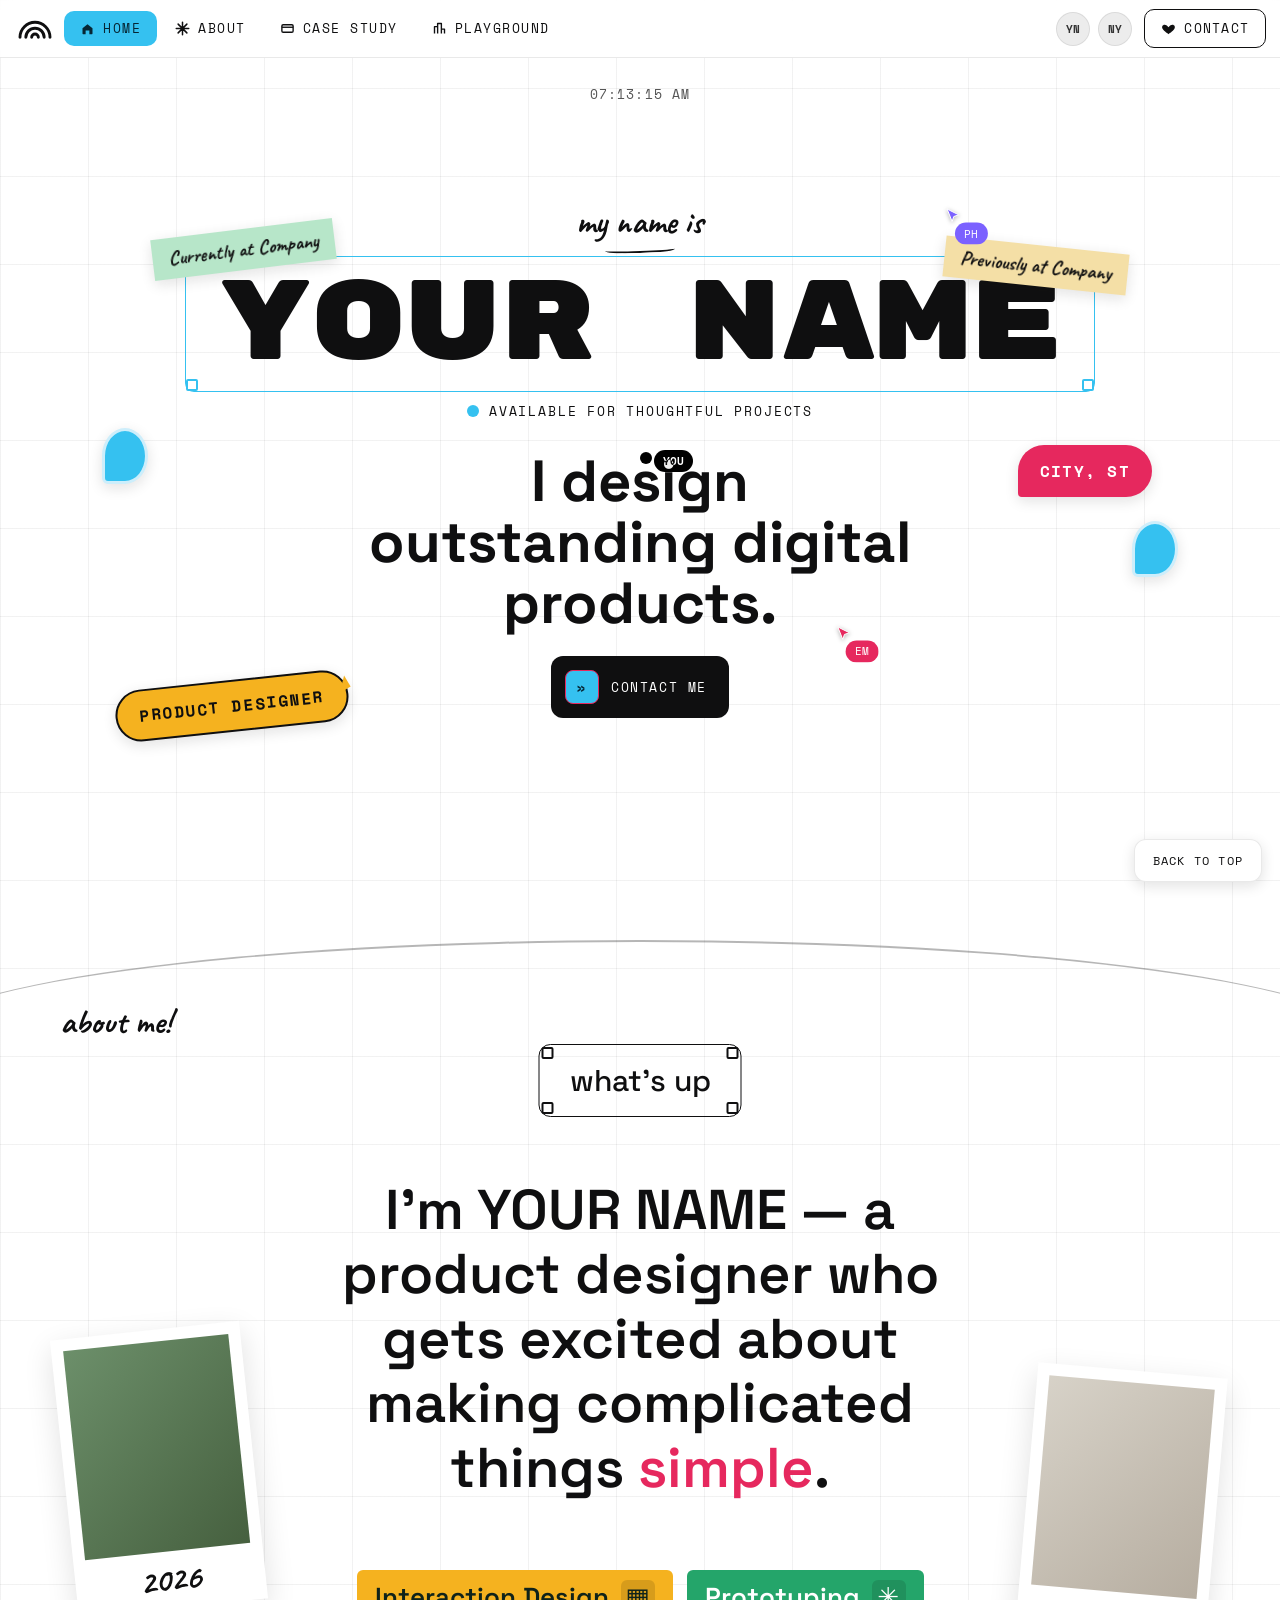
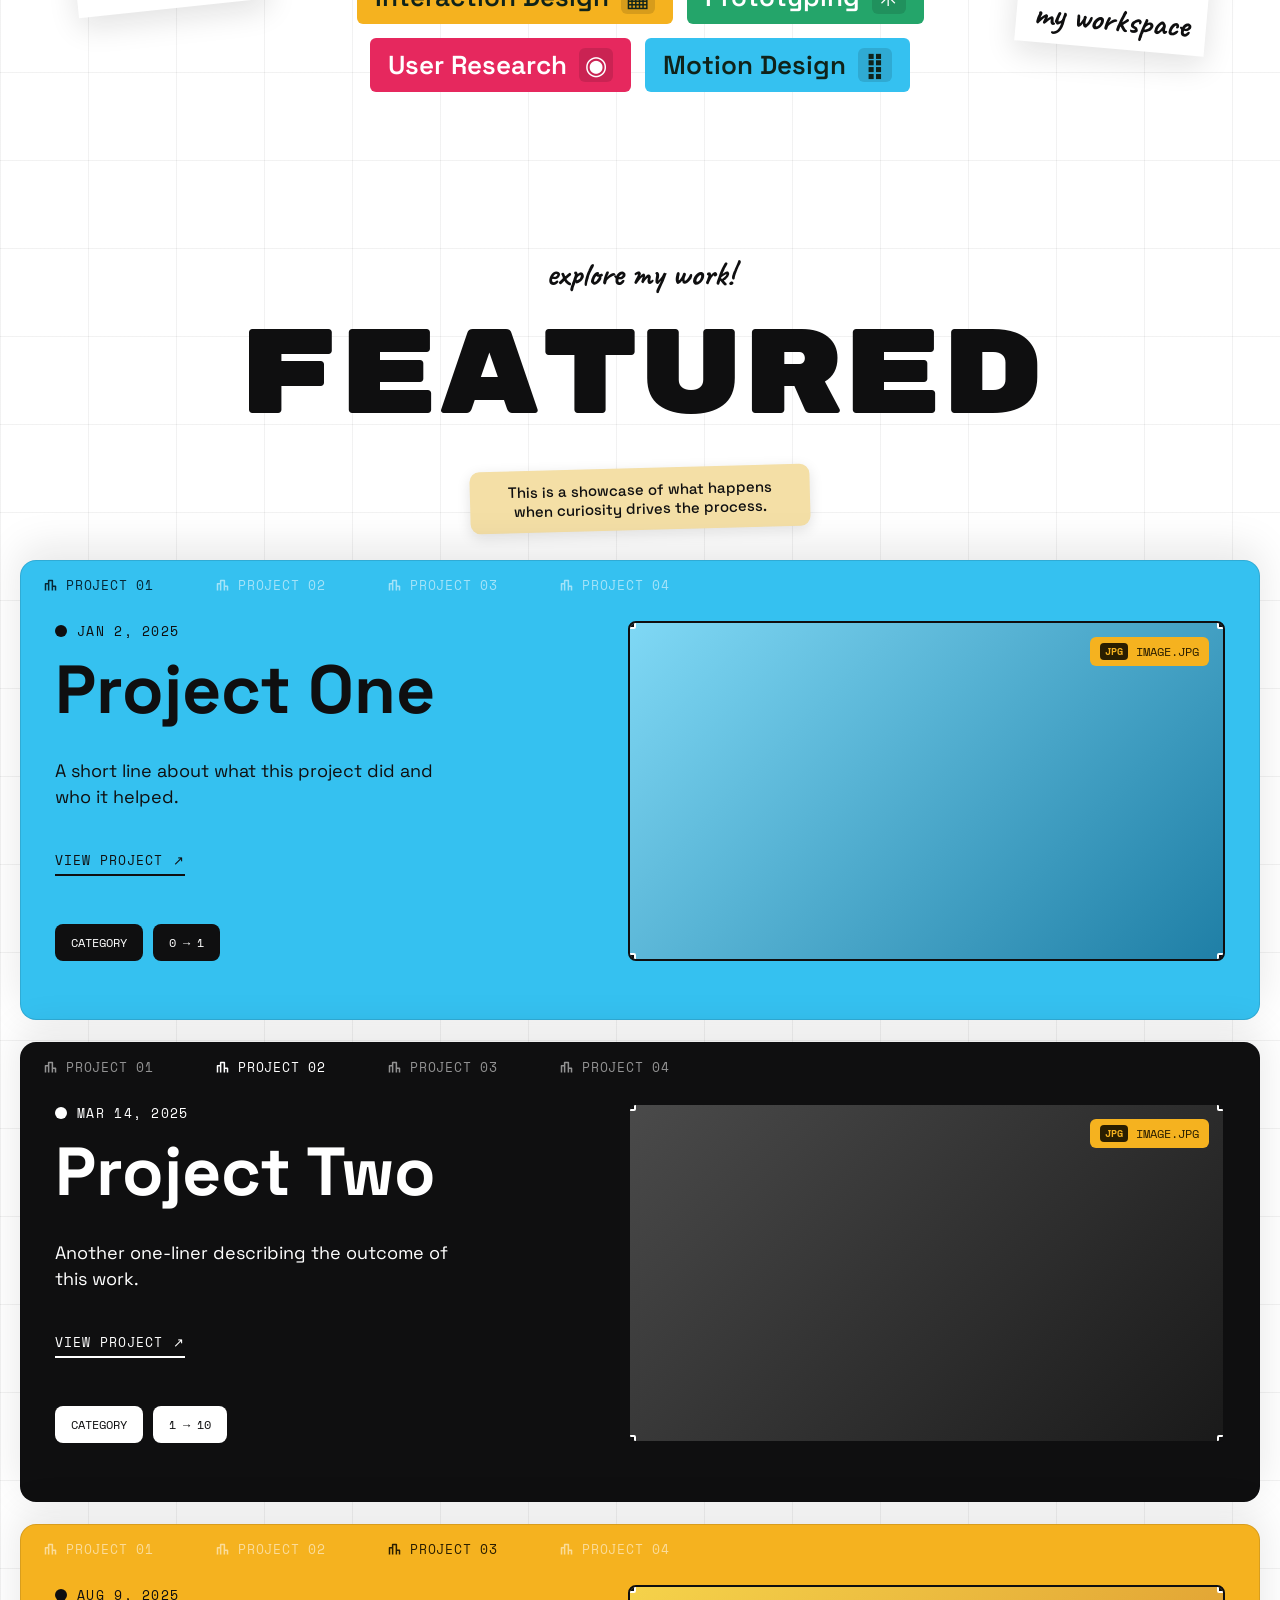
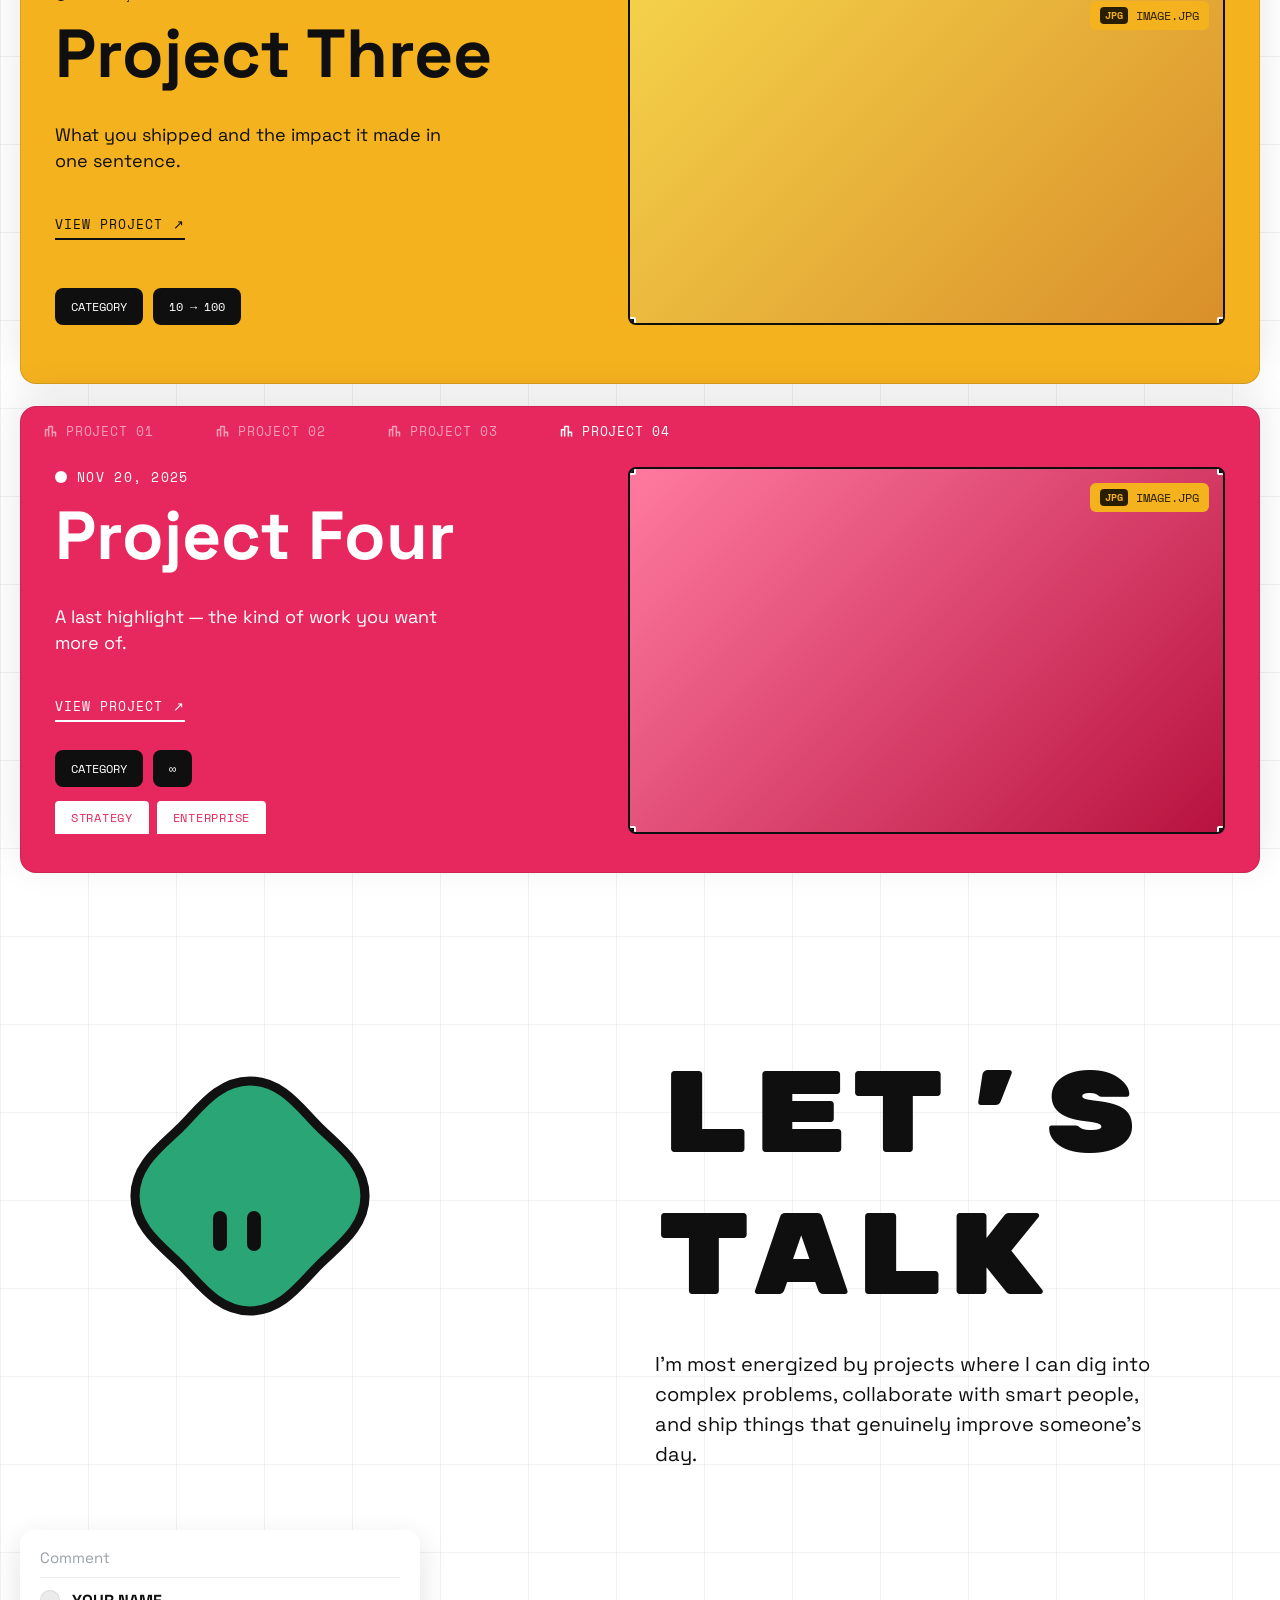
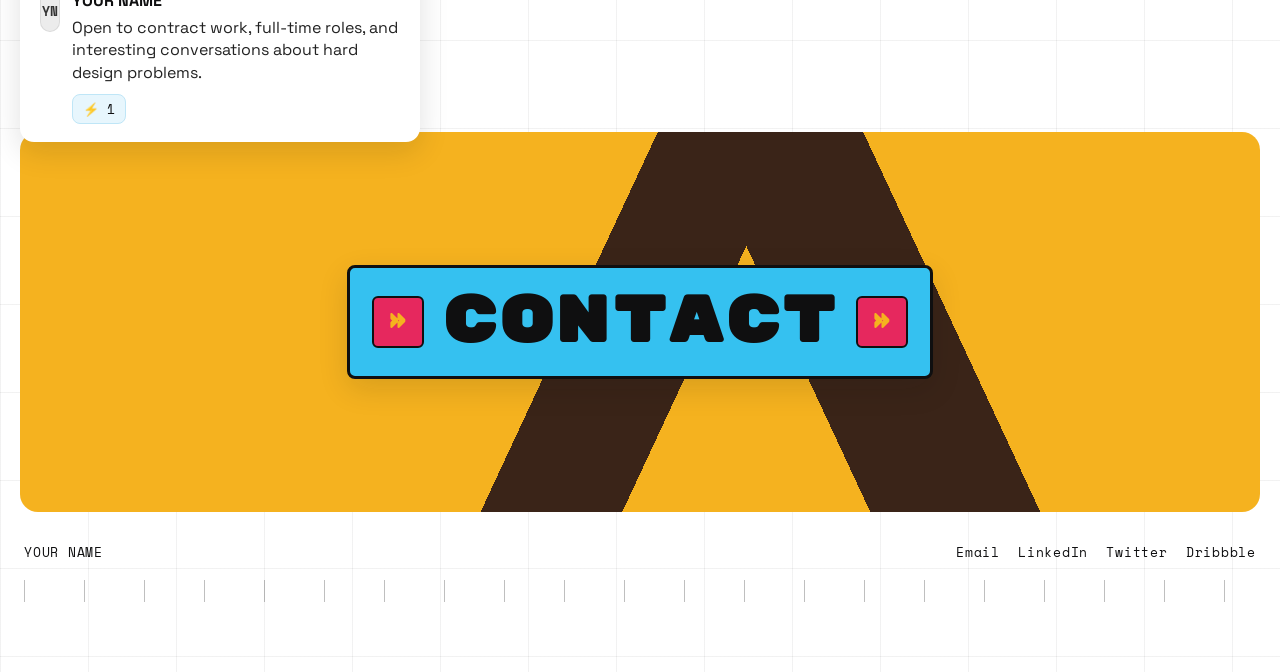
==== commit c1b9cdf8: "Add dual-colour cursor + difference-blend marquee selection - Cursor "YOU" label/dot are now white w" ====
--- a/index.html
+++ b/index.html
@@ -73,7 +73,7 @@
       <div class="hero__stack">
         <p class="scribble hero__intro">my name is</p>
 
-        <div class="hero__name-wrap">
+        <div class="hero__name-wrap" data-selectable>
           <span class="sticky sticky--green" data-badge-current></span>
           <span class="sticky sticky--cream" data-badge-previous></span>
           <h1 class="display hero__name" data-name>YOUR NAME</h1>
@@ -86,10 +86,10 @@
         <p class="hero__status"><span class="pulse"></span><span data-availability>AVAILABLE FOR THOUGHTFUL PROJECTS</span></p>
       </div>
 
-      <div class="tag tag--pill tag--role" data-role>PRODUCT DESIGNER</div>
-      <div class="tag tag--speech tag--location"><span data-location>CITY, ST</span></div>
+      <div class="tag tag--pill tag--role" data-role data-selectable>PRODUCT DESIGNER</div>
+      <div class="tag tag--speech tag--location" data-selectable><span data-location>CITY, ST</span></div>
 
-      <p class="hero__headline" data-headline>I design outstanding digital products.</p>
+      <p class="hero__headline" data-headline data-selectable>I design outstanding digital products.</p>
 
       <a href="#contact" class="btn-cta">
         <span class="btn-cta__icon" aria-hidden="true">»</span>
@@ -102,7 +102,7 @@
       <div class="curve-line" aria-hidden="true"></div>
       <p class="scribble about__eyebrow">about me!</p>
 
-      <div class="about__title-box">
+      <div class="about__title-box" data-selectable>
         <span>what's up</span>
         <span class="handle handle--tl"></span>
         <span class="handle handle--tr"></span>
@@ -142,7 +142,7 @@
           <span class="blob__eyes"></span>
         </div>
         <div class="talk__copy">
-          <h2 class="display talk__title">LET'S TALK</h2>
+          <h2 class="display talk__title" data-selectable>LET'S TALK</h2>
           <p class="talk__text" data-talk></p>
         </div>
       </div>
--- a/css/styles.css
+++ b/css/styles.css
@@ -121,10 +121,13 @@
   transition: transform 0.09s ease-out;
 }
 @media (hover: hover) and (pointer: fine) { .cursor-you { display: flex; } }
-.cursor-you__dot { width: 10px; height: 10px; border-radius: 999px; background: var(--ink); margin-top: 2px; }
+/* white + difference blend -> the label/dot invert against whatever is behind:
+   black over white bg, blue over yellow, teal over pink, etc. (dual-colour) */
+.cursor-you { mix-blend-mode: difference; }
+.cursor-you__dot { width: 12px; height: 12px; border-radius: 999px; background: #fff; margin-top: 2px; }
 .cursor-you__label {
-  background: var(--ink); color: #fff; font-family: var(--font-mono);
-  font-size: 11px; padding: 3px 8px; border-radius: 999px;
+  background: #fff; color: #000; font-family: var(--font-mono);
+  font-size: 11px; padding: 3px 9px; border-radius: 999px; font-weight: 700;
 }
 
 .float { position: absolute; pointer-events: none; }
@@ -445,6 +448,30 @@
 }
 
 /* ============================================================
+   MARQUEE SELECTION (dual-colour, difference blend)
+   A collaborator drags a box over an element; the fill is white with
+   mix-blend-mode:difference, so everything behind it inverts.
+   ============================================================ */
+/* both layers share this geometry + transition */
+.selxn, .selxn-ui {
+  position: fixed; z-index: 56; pointer-events: none; left: 0; top: 0; width: 0; height: 0; opacity: 0;
+  transition: left .55s cubic-bezier(.4,0,.2,1), top .55s cubic-bezier(.4,0,.2,1),
+    width .55s cubic-bezier(.4,0,.2,1), height .55s cubic-bezier(.4,0,.2,1), opacity .25s ease;
+}
+.selxn.is-on, .selxn-ui.is-on { opacity: 1; }
+/* the fill is its OWN fixed element so difference blends against the page,
+   not just against a wrapper's stacking context */
+.selxn { background: #fff; mix-blend-mode: difference; border-radius: 2px; }
+.selxn-ui { z-index: 57; }
+.selxn-ui .selxn__frame { position: absolute; inset: 0; outline: 2px solid var(--hue, #35c1f0); border-radius: 2px; }
+.selxn-ui .selxn__h { position: absolute; width: 11px; height: 11px; background: #fff; border: 2px solid var(--hue, #35c1f0); border-radius: 2px; }
+.selxn-ui .selxn__h.tl { left: -6px; top: -6px; } .selxn-ui .selxn__h.tr { right: -6px; top: -6px; }
+.selxn-ui .selxn__h.bl { left: -6px; bottom: -6px; } .selxn-ui .selxn__h.br { right: -6px; bottom: -6px; }
+.selxn-ui .selxn__label { position: absolute; left: -2px; bottom: -26px;
+  background: var(--hue, #35c1f0); color: #fff; font-family: var(--font-mono); font-size: 11px;
+  padding: 3px 9px; border-radius: 5px; white-space: nowrap; }
+
+/* ============================================================
    SCROLL REVEALS
    ============================================================ */
 [data-reveal] { opacity: 0; transform: translateY(24px); transition: opacity 0.6s ease, transform 0.6s cubic-bezier(.2,.7,.2,1); }
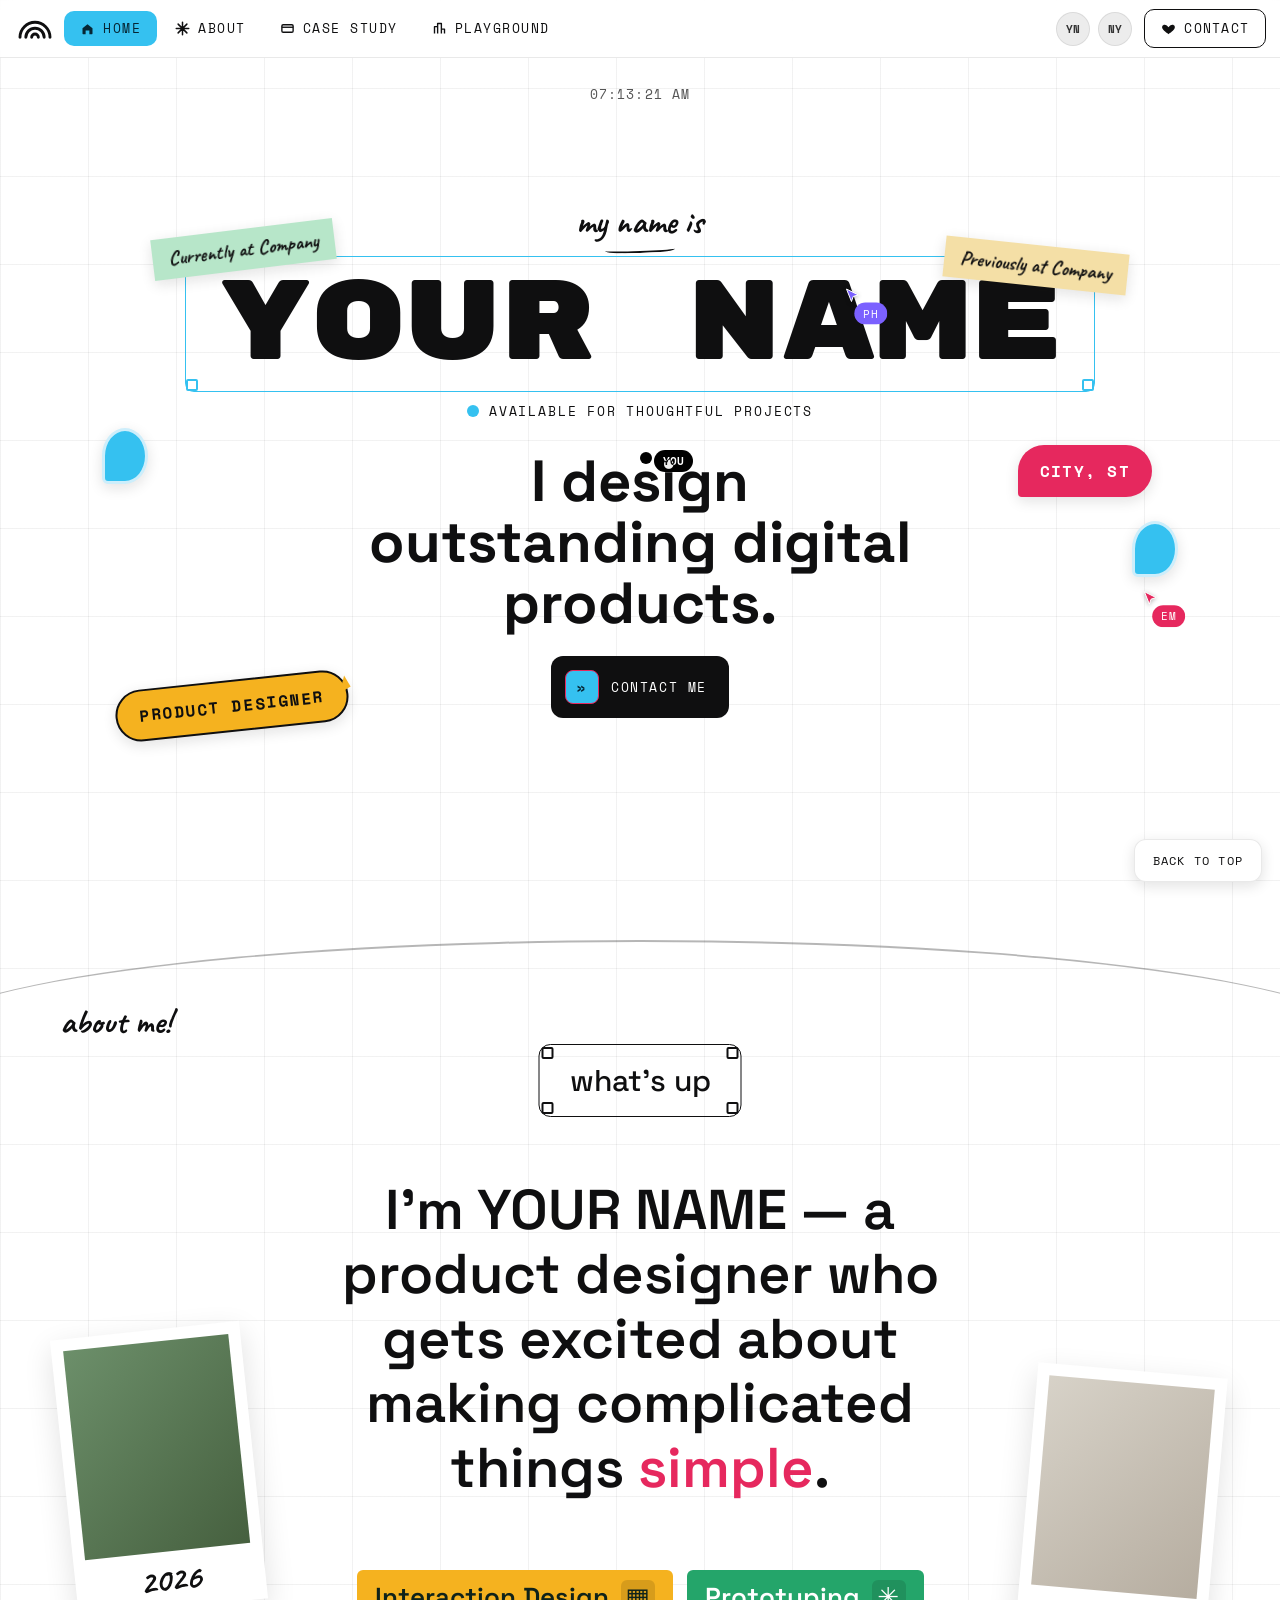
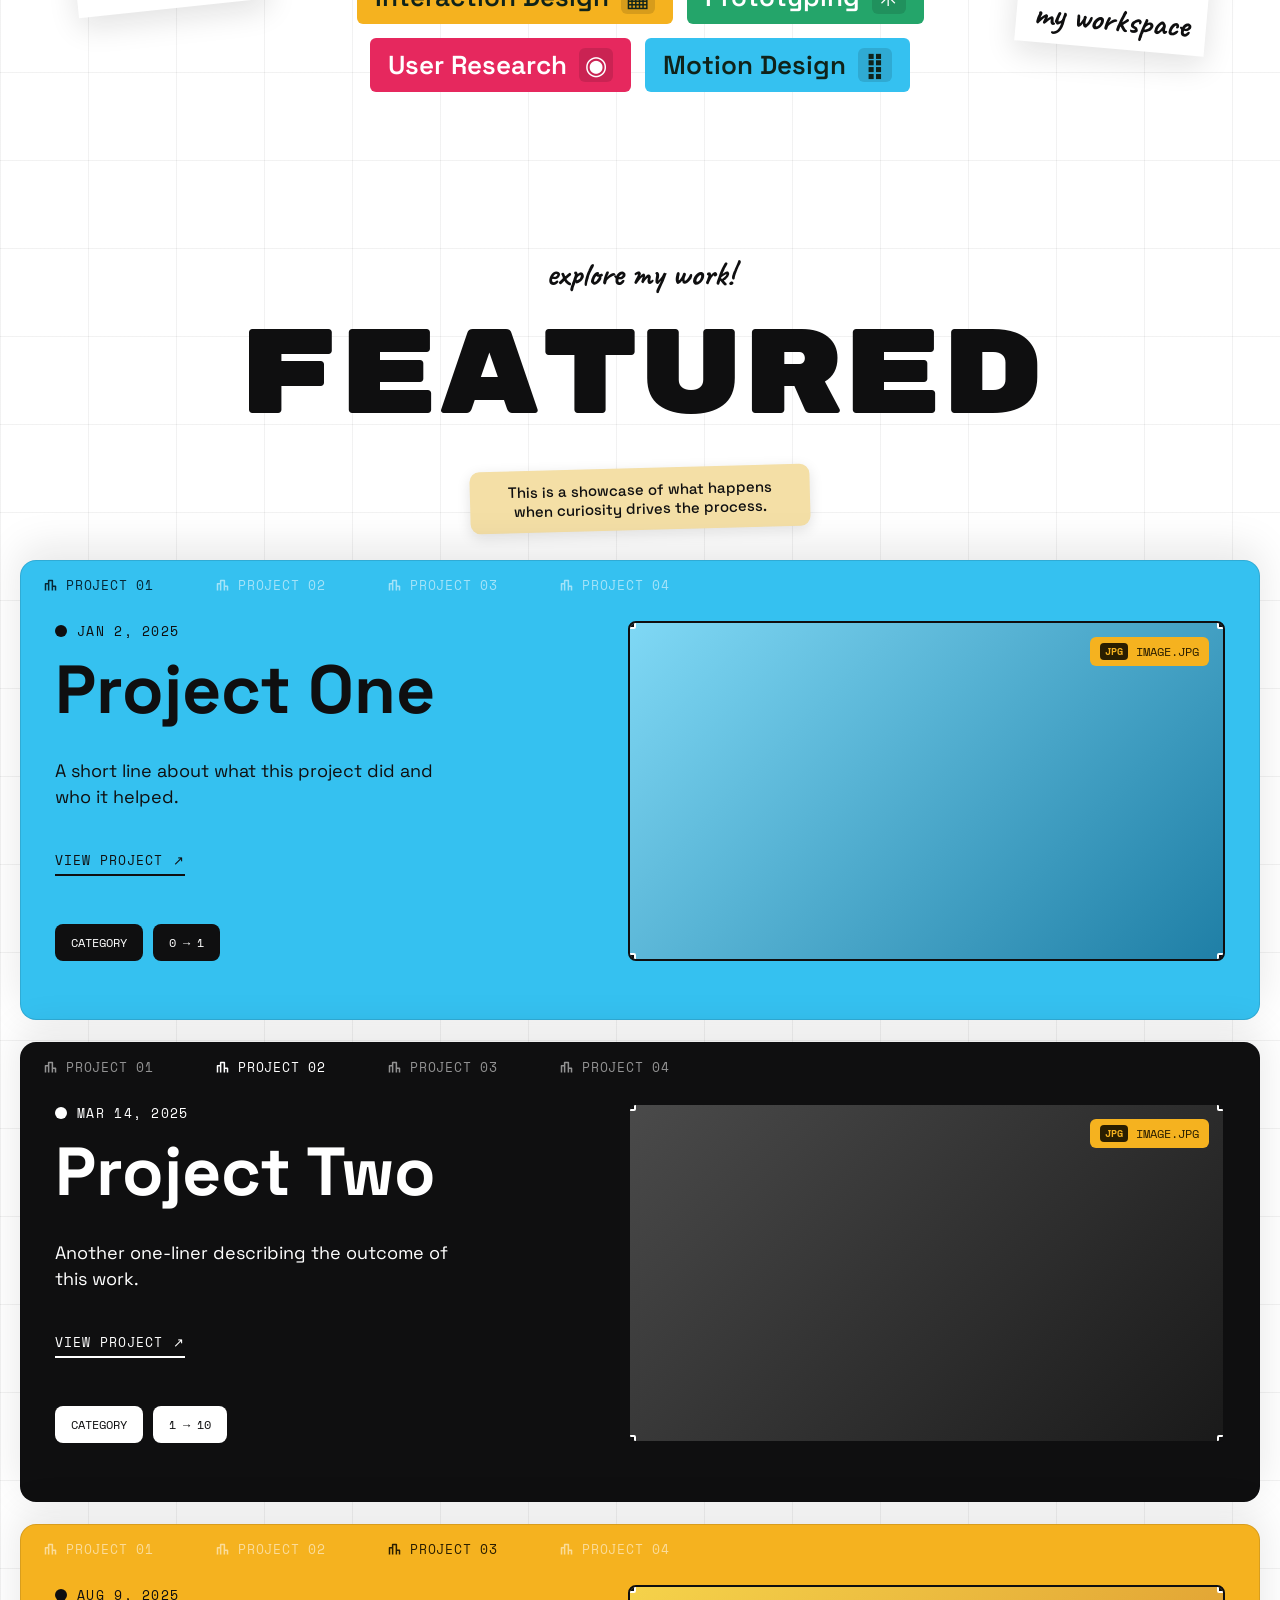
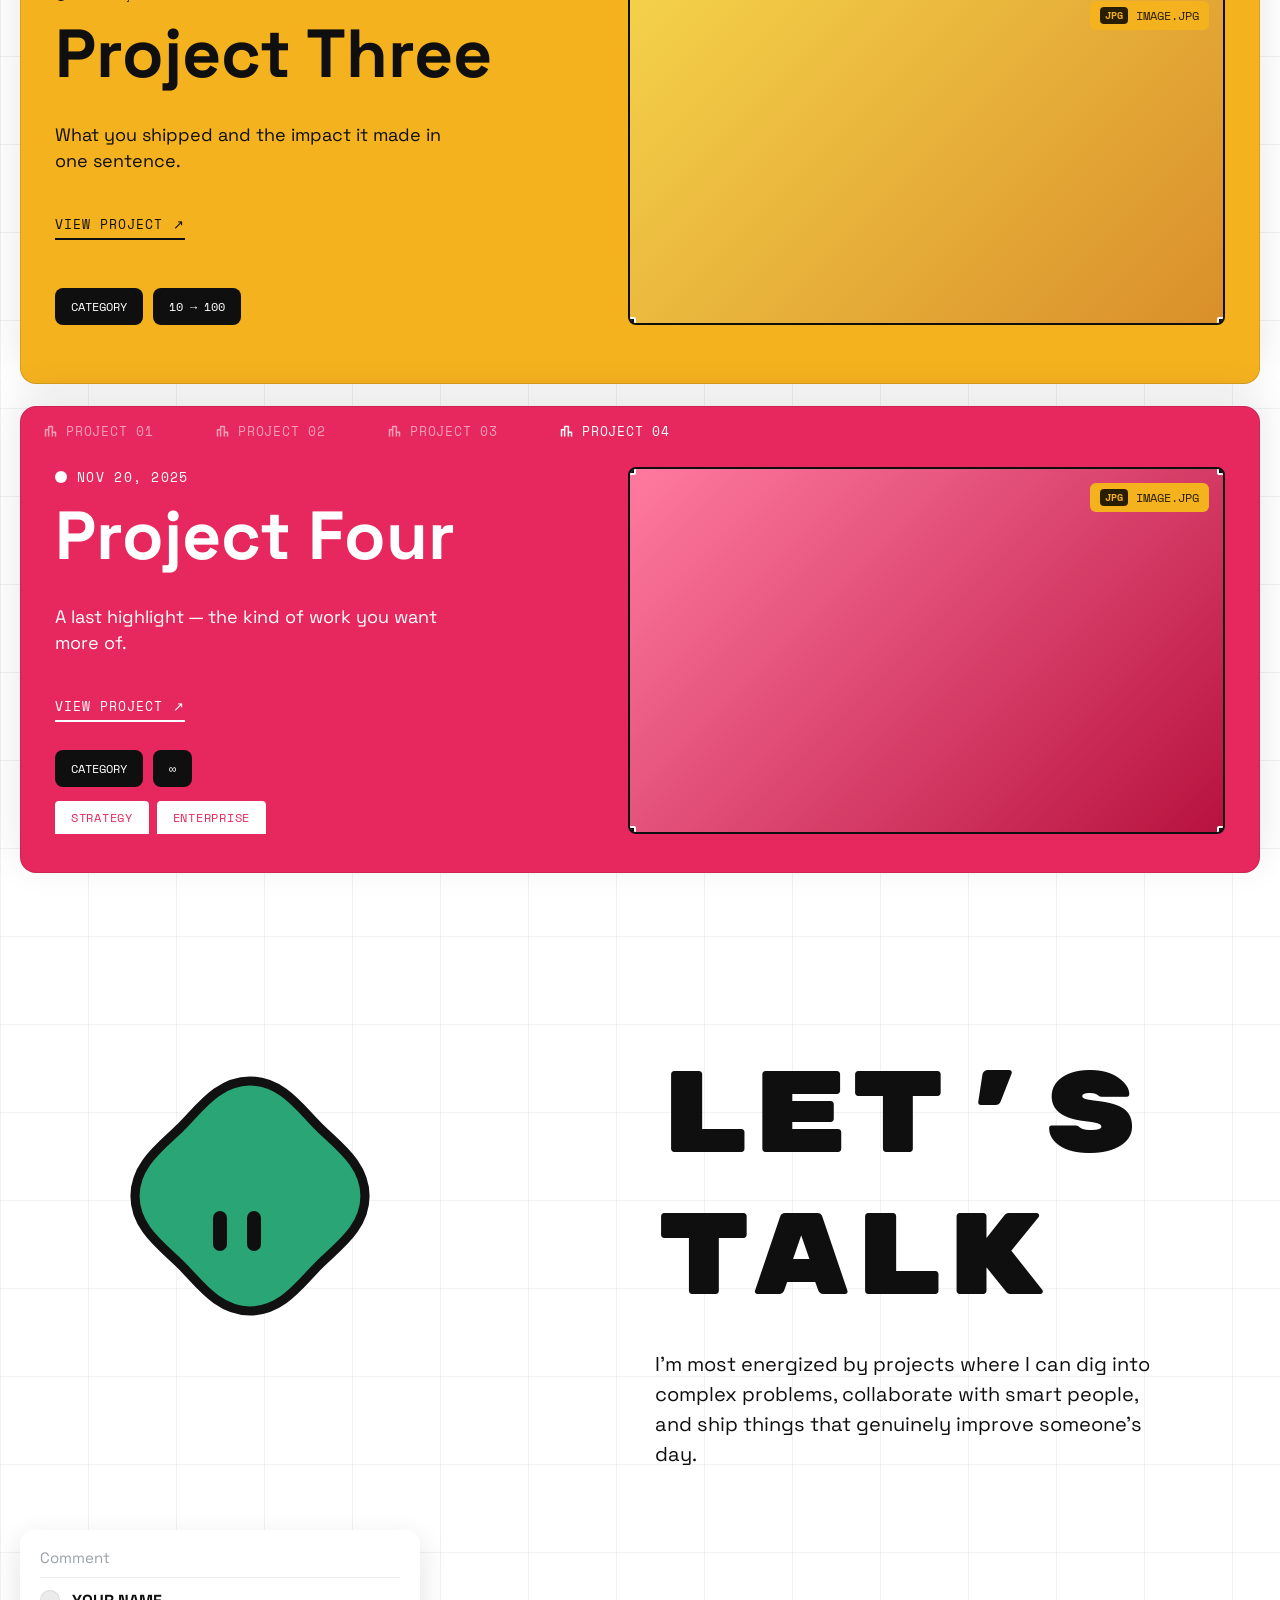
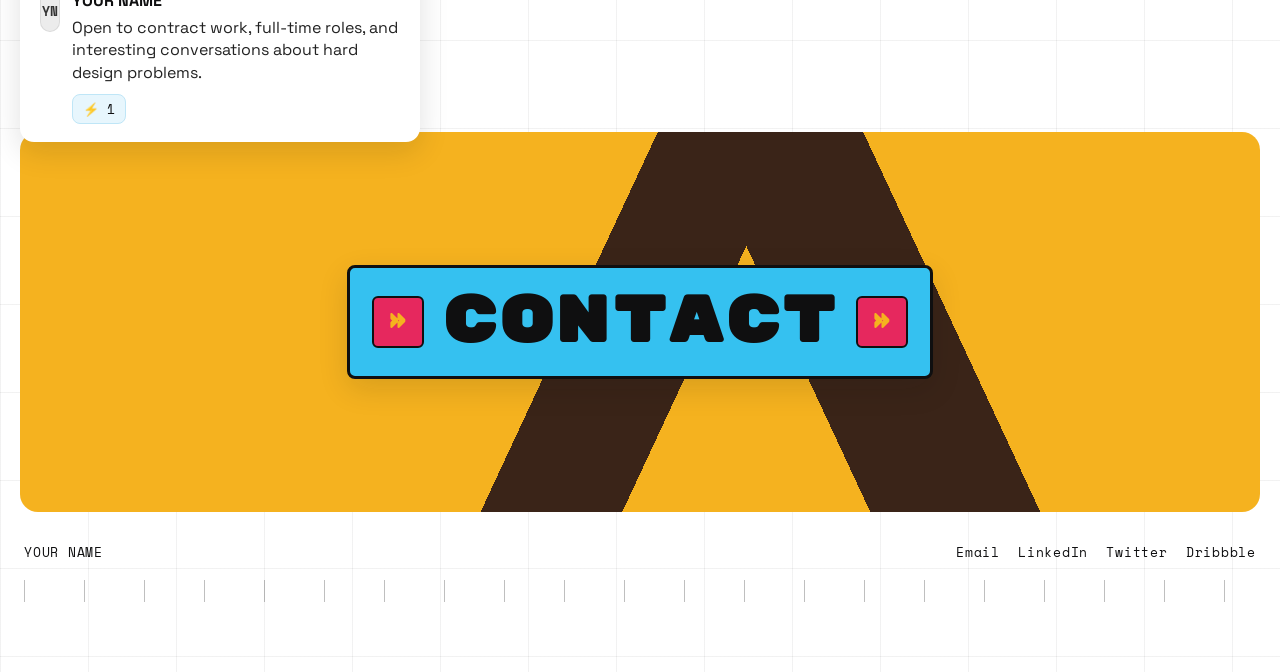
==== commit 5a8b399c: "Remove autonomous marquee selection Drops the difference-blend marquee that auto-selected elements, " ====
--- a/index.html
+++ b/index.html
@@ -73,7 +73,7 @@
       <div class="hero__stack">
         <p class="scribble hero__intro">my name is</p>
 
-        <div class="hero__name-wrap" data-selectable>
+        <div class="hero__name-wrap">
           <span class="sticky sticky--green" data-badge-current></span>
           <span class="sticky sticky--cream" data-badge-previous></span>
           <h1 class="display hero__name" data-name>YOUR NAME</h1>
@@ -86,10 +86,10 @@
         <p class="hero__status"><span class="pulse"></span><span data-availability>AVAILABLE FOR THOUGHTFUL PROJECTS</span></p>
       </div>
 
-      <div class="tag tag--pill tag--role" data-role data-selectable>PRODUCT DESIGNER</div>
-      <div class="tag tag--speech tag--location" data-selectable><span data-location>CITY, ST</span></div>
+      <div class="tag tag--pill tag--role" data-role>PRODUCT DESIGNER</div>
+      <div class="tag tag--speech tag--location"><span data-location>CITY, ST</span></div>
 
-      <p class="hero__headline" data-headline data-selectable>I design outstanding digital products.</p>
+      <p class="hero__headline" data-headline>I design outstanding digital products.</p>
 
       <a href="#contact" class="btn-cta">
         <span class="btn-cta__icon" aria-hidden="true">»</span>
@@ -102,7 +102,7 @@
       <div class="curve-line" aria-hidden="true"></div>
       <p class="scribble about__eyebrow">about me!</p>
 
-      <div class="about__title-box" data-selectable>
+      <div class="about__title-box">
         <span>what's up</span>
         <span class="handle handle--tl"></span>
         <span class="handle handle--tr"></span>
@@ -142,7 +142,7 @@
           <span class="blob__eyes"></span>
         </div>
         <div class="talk__copy">
-          <h2 class="display talk__title" data-selectable>LET'S TALK</h2>
+          <h2 class="display talk__title">LET'S TALK</h2>
           <p class="talk__text" data-talk></p>
         </div>
       </div>
--- a/css/styles.css
+++ b/css/styles.css
@@ -448,30 +448,6 @@
 }
 
 /* ============================================================
-   MARQUEE SELECTION (dual-colour, difference blend)
-   A collaborator drags a box over an element; the fill is white with
-   mix-blend-mode:difference, so everything behind it inverts.
-   ============================================================ */
-/* both layers share this geometry + transition */
-.selxn, .selxn-ui {
-  position: fixed; z-index: 56; pointer-events: none; left: 0; top: 0; width: 0; height: 0; opacity: 0;
-  transition: left .55s cubic-bezier(.4,0,.2,1), top .55s cubic-bezier(.4,0,.2,1),
-    width .55s cubic-bezier(.4,0,.2,1), height .55s cubic-bezier(.4,0,.2,1), opacity .25s ease;
-}
-.selxn.is-on, .selxn-ui.is-on { opacity: 1; }
-/* the fill is its OWN fixed element so difference blends against the page,
-   not just against a wrapper's stacking context */
-.selxn { background: #fff; mix-blend-mode: difference; border-radius: 2px; }
-.selxn-ui { z-index: 57; }
-.selxn-ui .selxn__frame { position: absolute; inset: 0; outline: 2px solid var(--hue, #35c1f0); border-radius: 2px; }
-.selxn-ui .selxn__h { position: absolute; width: 11px; height: 11px; background: #fff; border: 2px solid var(--hue, #35c1f0); border-radius: 2px; }
-.selxn-ui .selxn__h.tl { left: -6px; top: -6px; } .selxn-ui .selxn__h.tr { right: -6px; top: -6px; }
-.selxn-ui .selxn__h.bl { left: -6px; bottom: -6px; } .selxn-ui .selxn__h.br { right: -6px; bottom: -6px; }
-.selxn-ui .selxn__label { position: absolute; left: -2px; bottom: -26px;
-  background: var(--hue, #35c1f0); color: #fff; font-family: var(--font-mono); font-size: 11px;
-  padding: 3px 9px; border-radius: 5px; white-space: nowrap; }
-
-/* ============================================================
    SCROLL REVEALS
    ============================================================ */
 [data-reveal] { opacity: 0; transform: translateY(24px); transition: opacity 0.6s ease, transform 0.6s cubic-bezier(.2,.7,.2,1); }
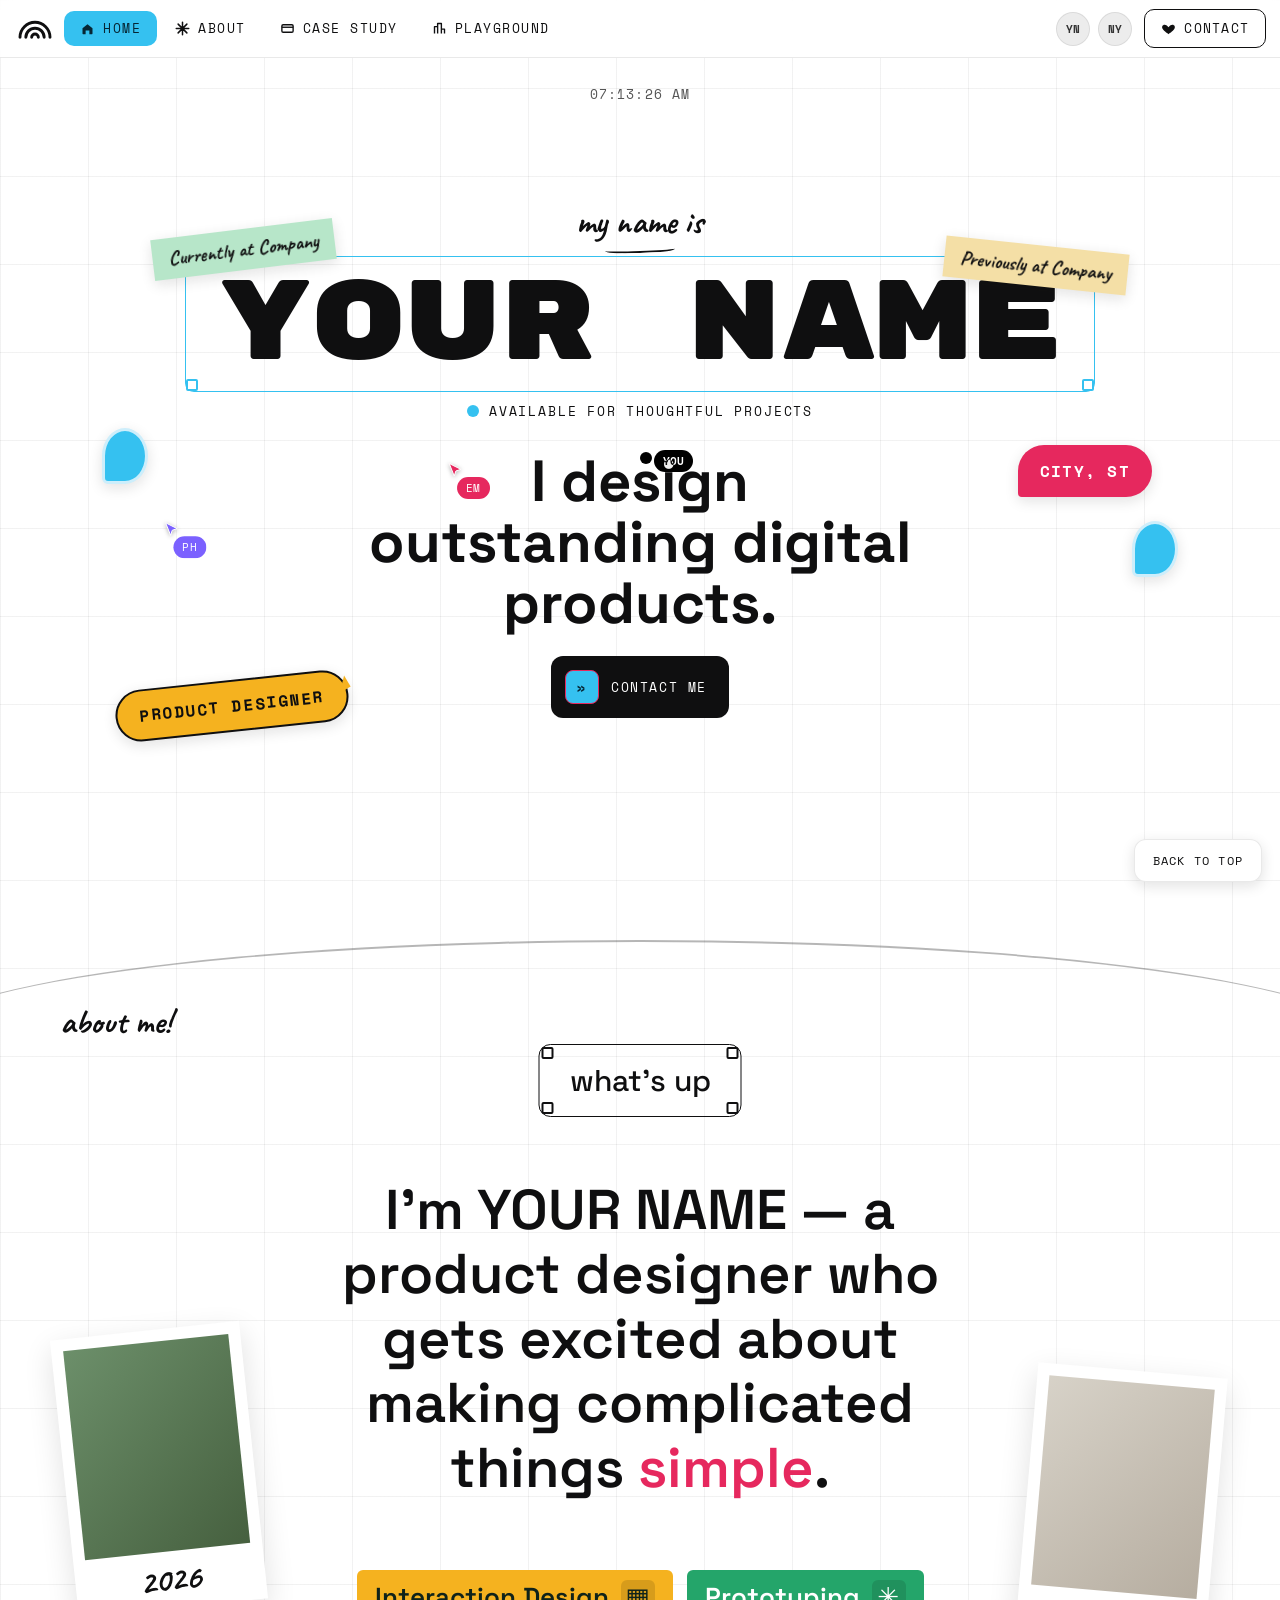
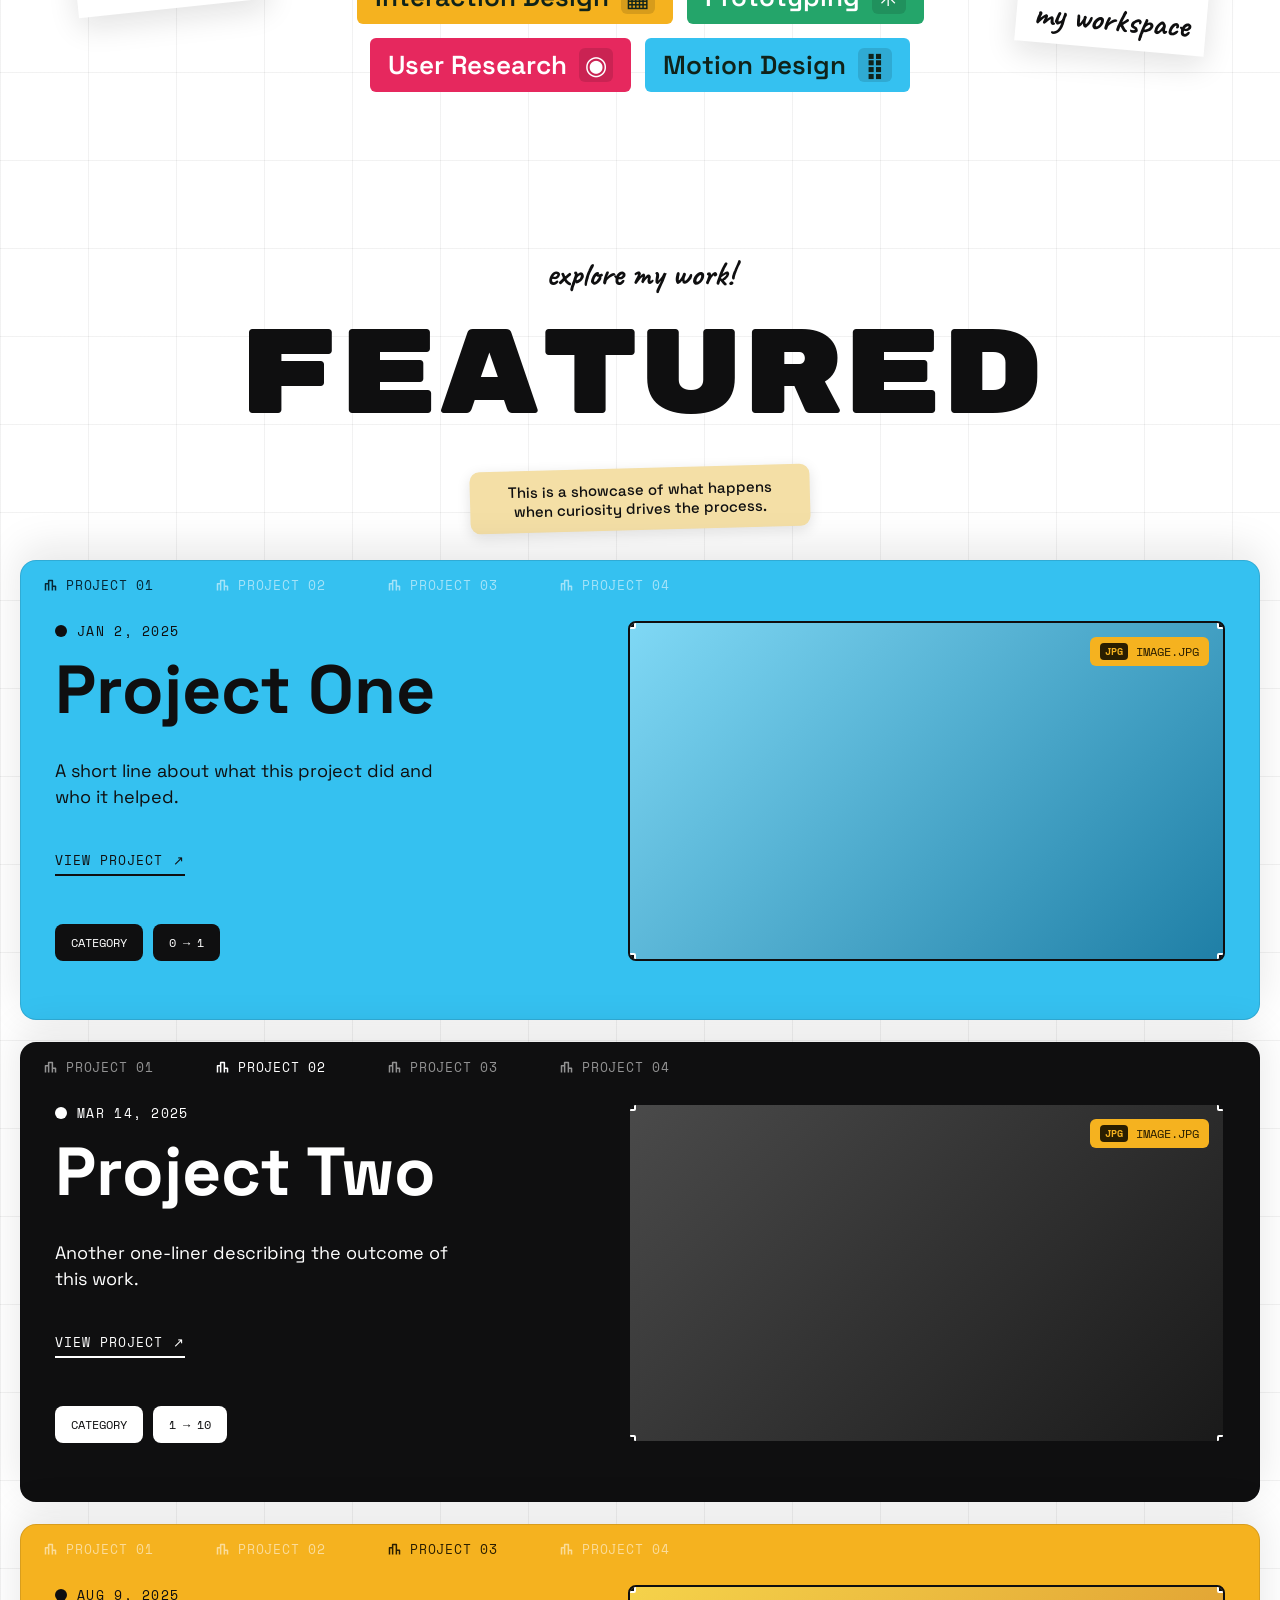
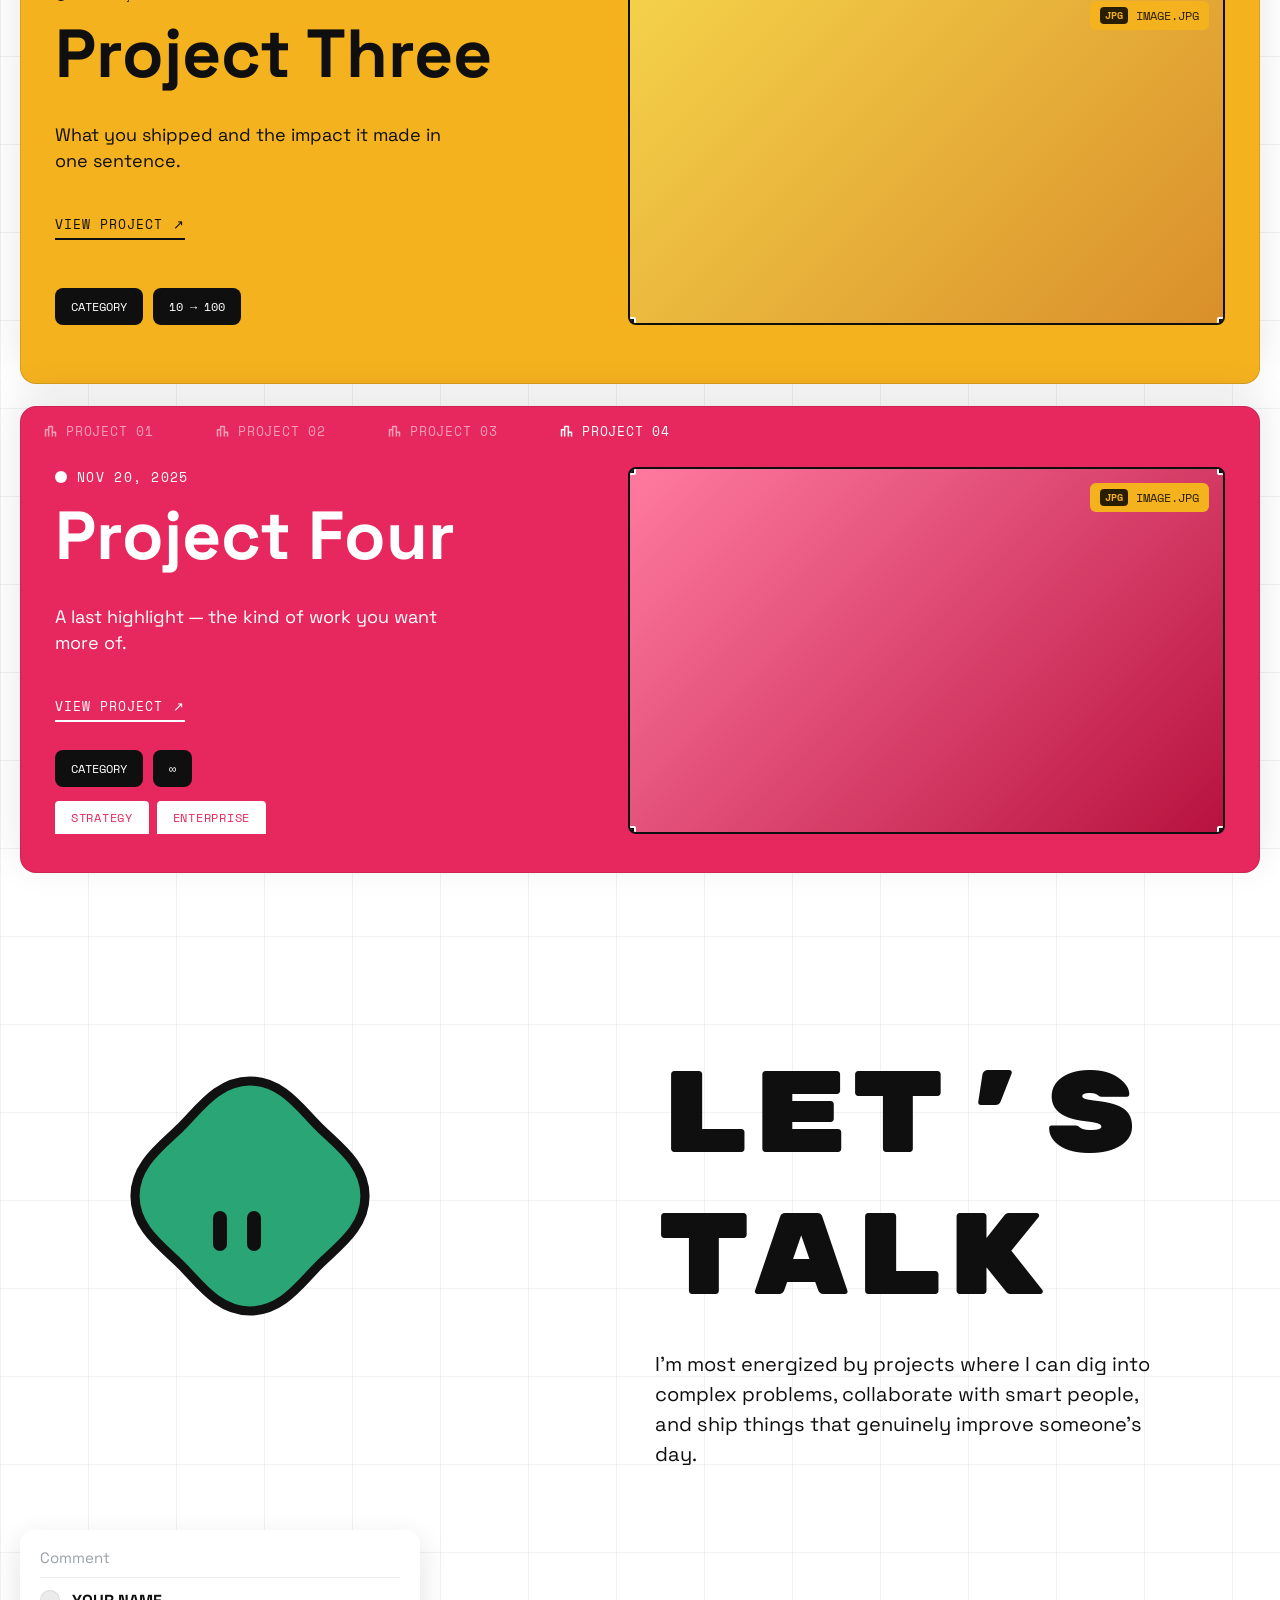
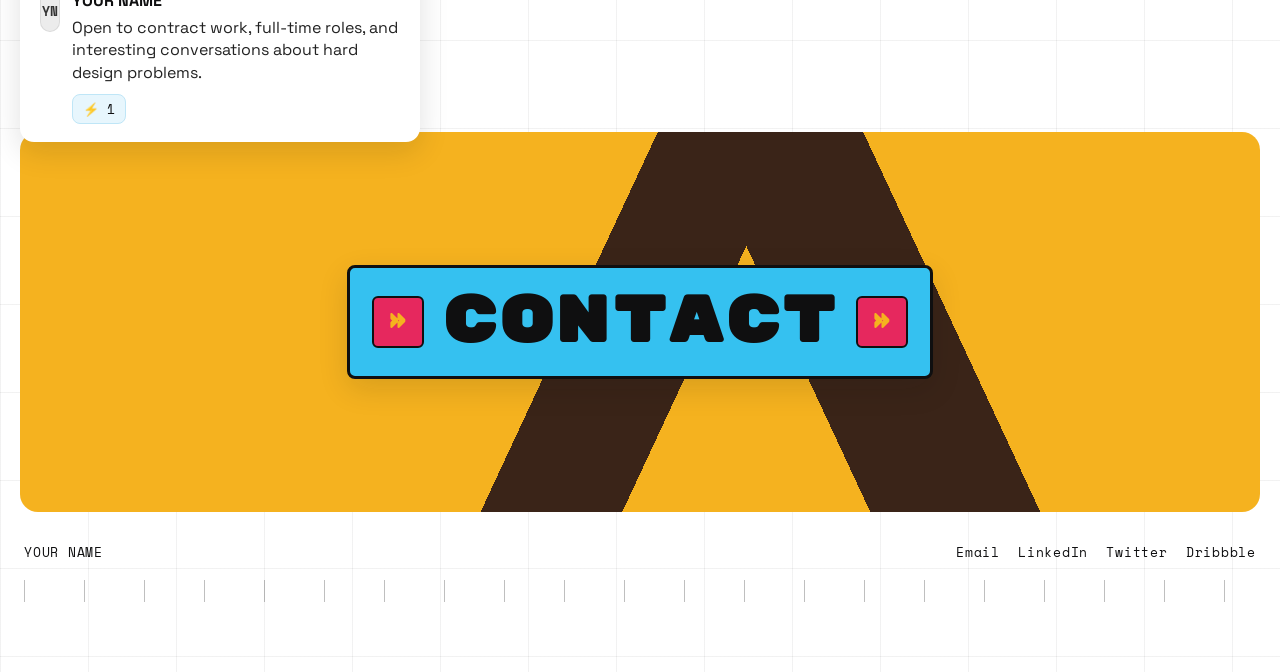
==== commit a333077a: "Revert "Remove autonomous marquee selection" This reverts commit 5a8b399cc626d0513709a5c7b17a5e3ca2c" ====
--- a/index.html
+++ b/index.html
@@ -73,7 +73,7 @@
       <div class="hero__stack">
         <p class="scribble hero__intro">my name is</p>
 
-        <div class="hero__name-wrap">
+        <div class="hero__name-wrap" data-selectable>
           <span class="sticky sticky--green" data-badge-current></span>
           <span class="sticky sticky--cream" data-badge-previous></span>
           <h1 class="display hero__name" data-name>YOUR NAME</h1>
@@ -86,10 +86,10 @@
         <p class="hero__status"><span class="pulse"></span><span data-availability>AVAILABLE FOR THOUGHTFUL PROJECTS</span></p>
       </div>
 
-      <div class="tag tag--pill tag--role" data-role>PRODUCT DESIGNER</div>
-      <div class="tag tag--speech tag--location"><span data-location>CITY, ST</span></div>
+      <div class="tag tag--pill tag--role" data-role data-selectable>PRODUCT DESIGNER</div>
+      <div class="tag tag--speech tag--location" data-selectable><span data-location>CITY, ST</span></div>
 
-      <p class="hero__headline" data-headline>I design outstanding digital products.</p>
+      <p class="hero__headline" data-headline data-selectable>I design outstanding digital products.</p>
 
       <a href="#contact" class="btn-cta">
         <span class="btn-cta__icon" aria-hidden="true">»</span>
@@ -102,7 +102,7 @@
       <div class="curve-line" aria-hidden="true"></div>
       <p class="scribble about__eyebrow">about me!</p>
 
-      <div class="about__title-box">
+      <div class="about__title-box" data-selectable>
         <span>what's up</span>
         <span class="handle handle--tl"></span>
         <span class="handle handle--tr"></span>
@@ -142,7 +142,7 @@
           <span class="blob__eyes"></span>
         </div>
         <div class="talk__copy">
-          <h2 class="display talk__title">LET'S TALK</h2>
+          <h2 class="display talk__title" data-selectable>LET'S TALK</h2>
           <p class="talk__text" data-talk></p>
         </div>
       </div>
--- a/css/styles.css
+++ b/css/styles.css
@@ -448,6 +448,30 @@
 }
 
 /* ============================================================
+   MARQUEE SELECTION (dual-colour, difference blend)
+   A collaborator drags a box over an element; the fill is white with
+   mix-blend-mode:difference, so everything behind it inverts.
+   ============================================================ */
+/* both layers share this geometry + transition */
+.selxn, .selxn-ui {
+  position: fixed; z-index: 56; pointer-events: none; left: 0; top: 0; width: 0; height: 0; opacity: 0;
+  transition: left .55s cubic-bezier(.4,0,.2,1), top .55s cubic-bezier(.4,0,.2,1),
+    width .55s cubic-bezier(.4,0,.2,1), height .55s cubic-bezier(.4,0,.2,1), opacity .25s ease;
+}
+.selxn.is-on, .selxn-ui.is-on { opacity: 1; }
+/* the fill is its OWN fixed element so difference blends against the page,
+   not just against a wrapper's stacking context */
+.selxn { background: #fff; mix-blend-mode: difference; border-radius: 2px; }
+.selxn-ui { z-index: 57; }
+.selxn-ui .selxn__frame { position: absolute; inset: 0; outline: 2px solid var(--hue, #35c1f0); border-radius: 2px; }
+.selxn-ui .selxn__h { position: absolute; width: 11px; height: 11px; background: #fff; border: 2px solid var(--hue, #35c1f0); border-radius: 2px; }
+.selxn-ui .selxn__h.tl { left: -6px; top: -6px; } .selxn-ui .selxn__h.tr { right: -6px; top: -6px; }
+.selxn-ui .selxn__h.bl { left: -6px; bottom: -6px; } .selxn-ui .selxn__h.br { right: -6px; bottom: -6px; }
+.selxn-ui .selxn__label { position: absolute; left: -2px; bottom: -26px;
+  background: var(--hue, #35c1f0); color: #fff; font-family: var(--font-mono); font-size: 11px;
+  padding: 3px 9px; border-radius: 5px; white-space: nowrap; }
+
+/* ============================================================
    SCROLL REVEALS
    ============================================================ */
 [data-reveal] { opacity: 0; transform: translateY(24px); transition: opacity 0.6s ease, transform 0.6s cubic-bezier(.2,.7,.2,1); }
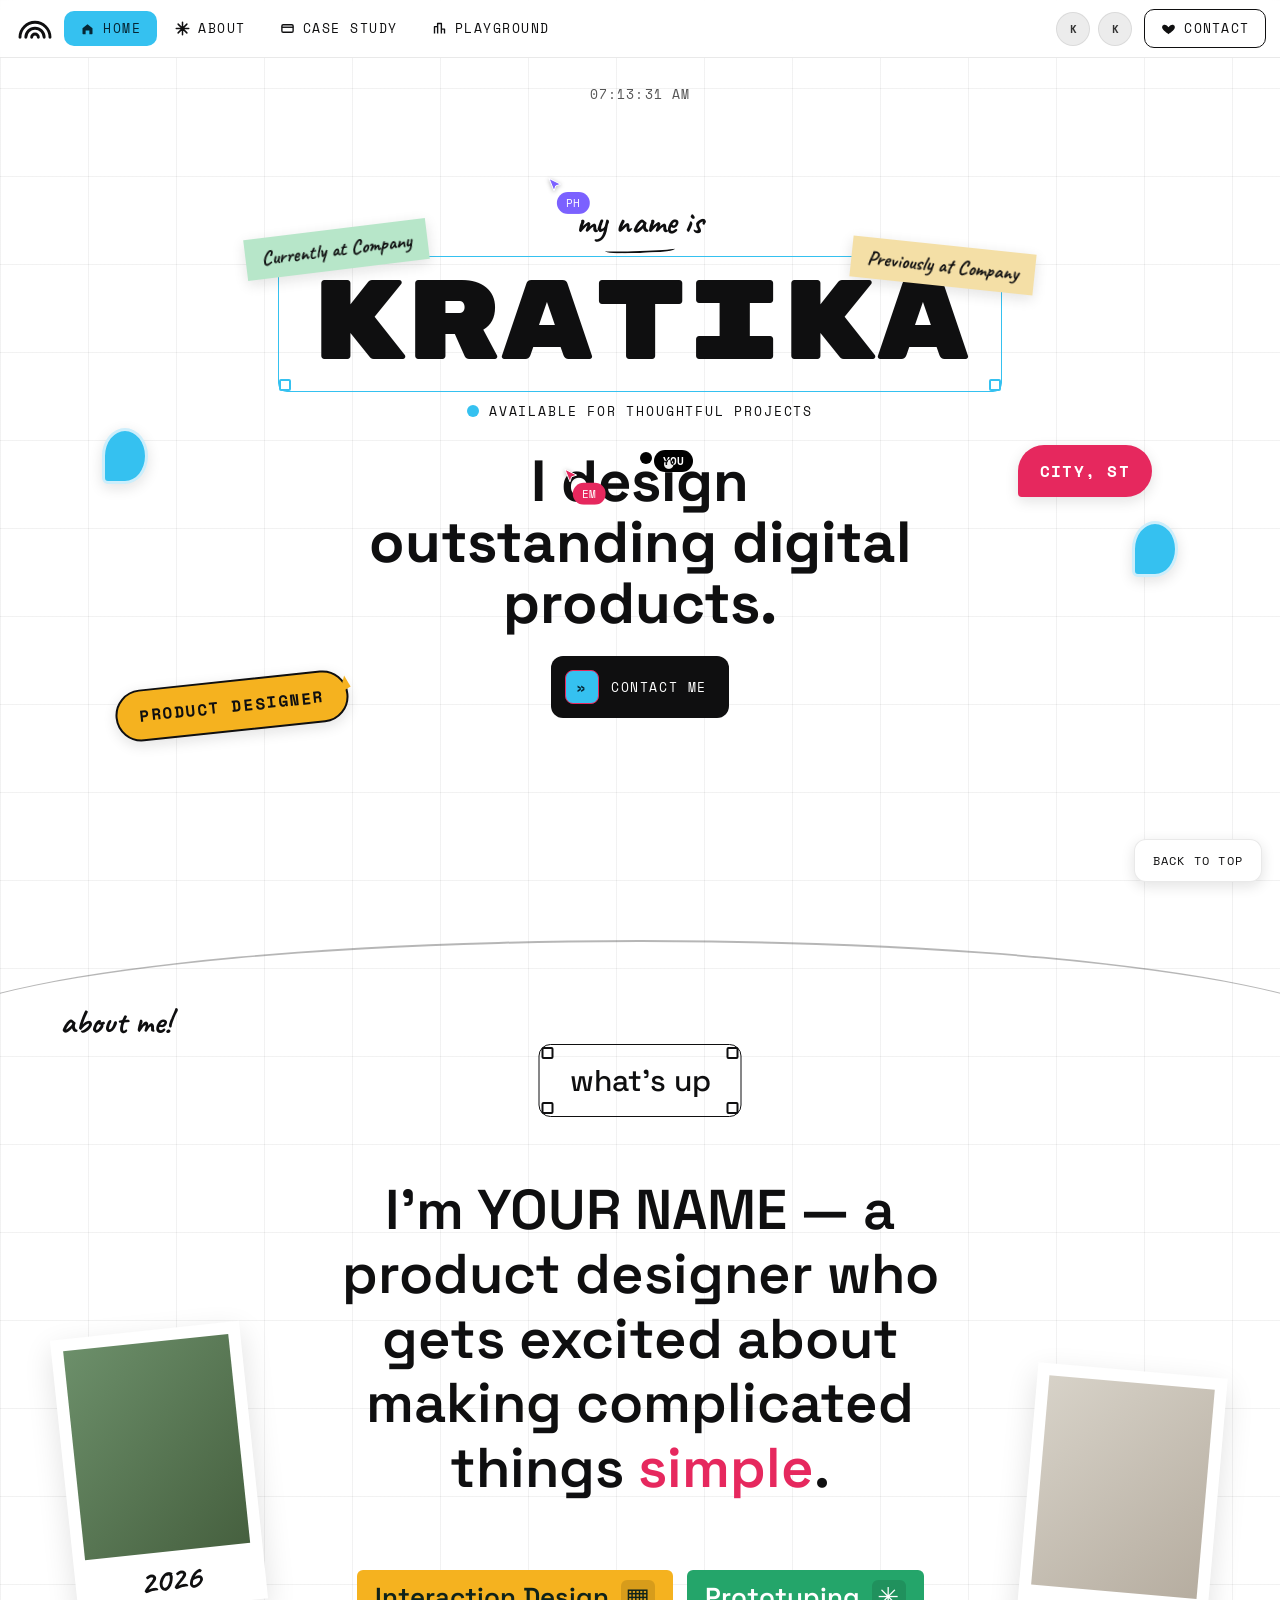
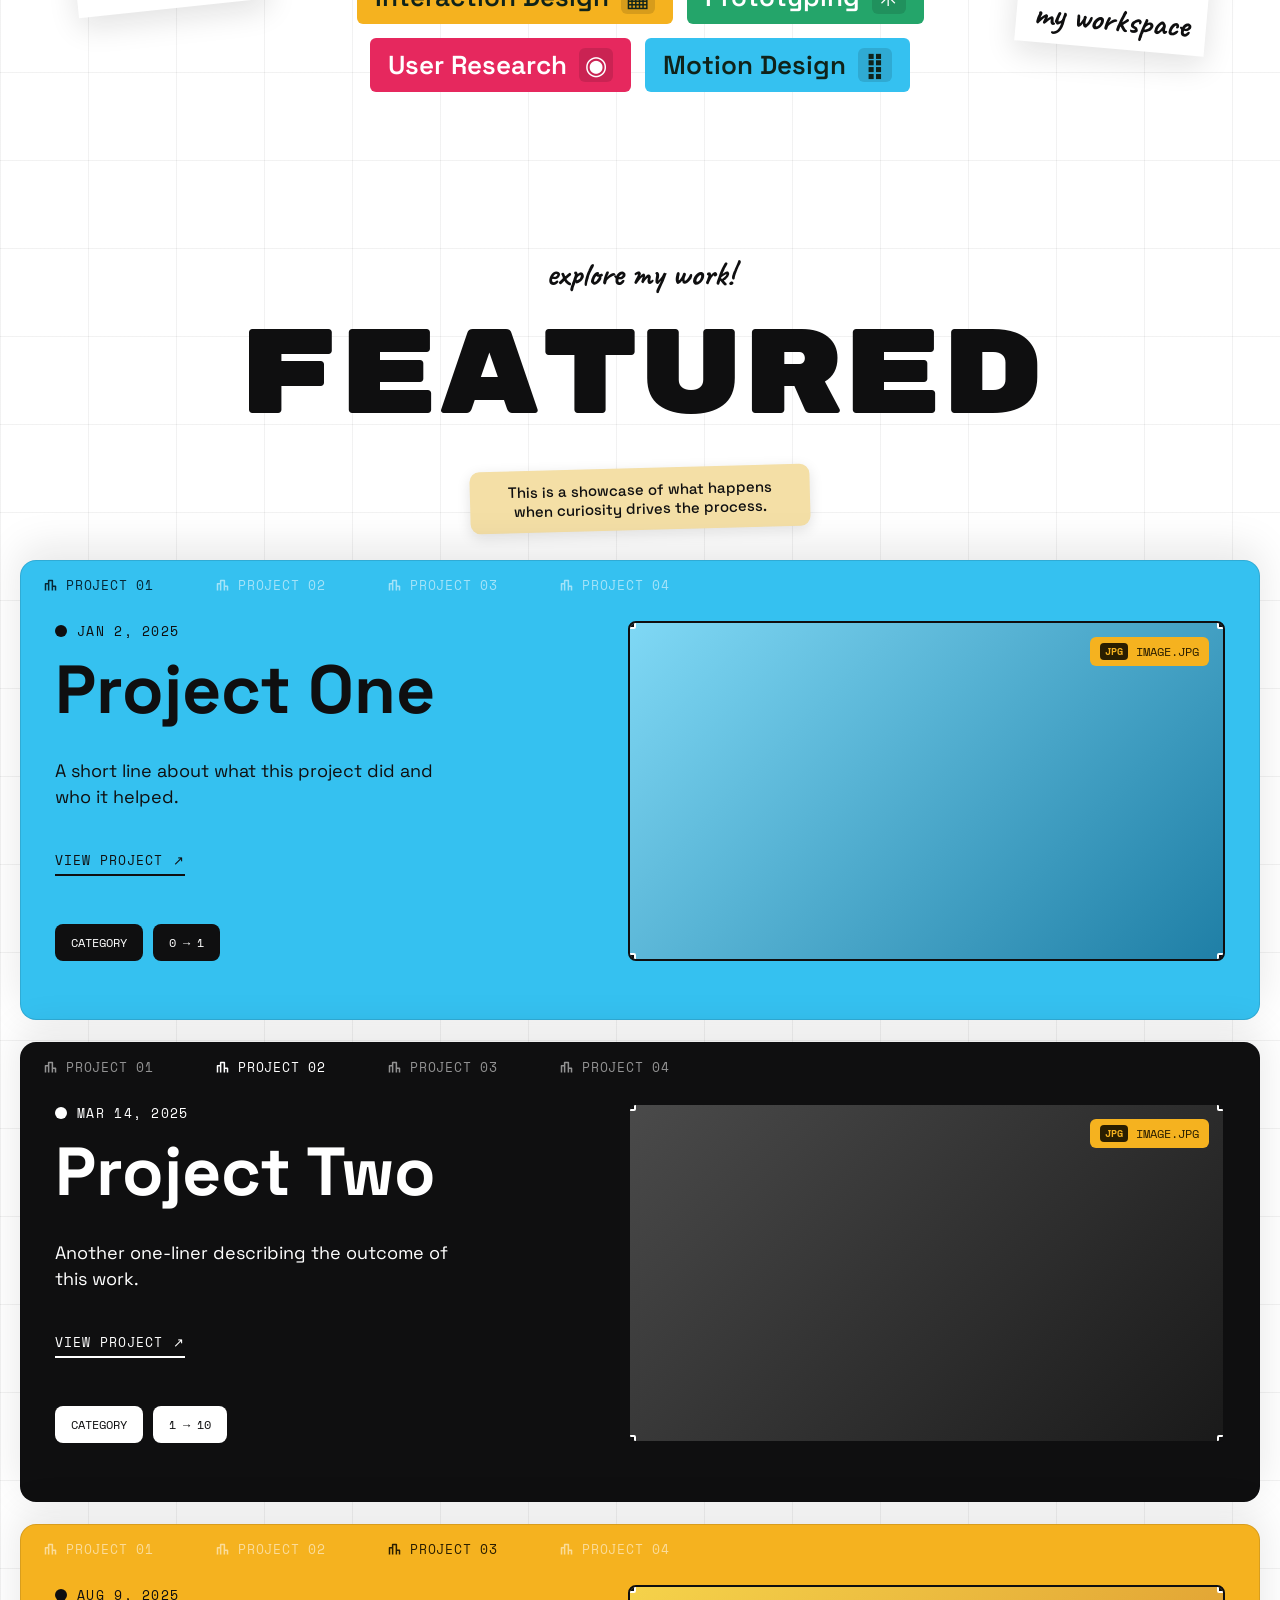
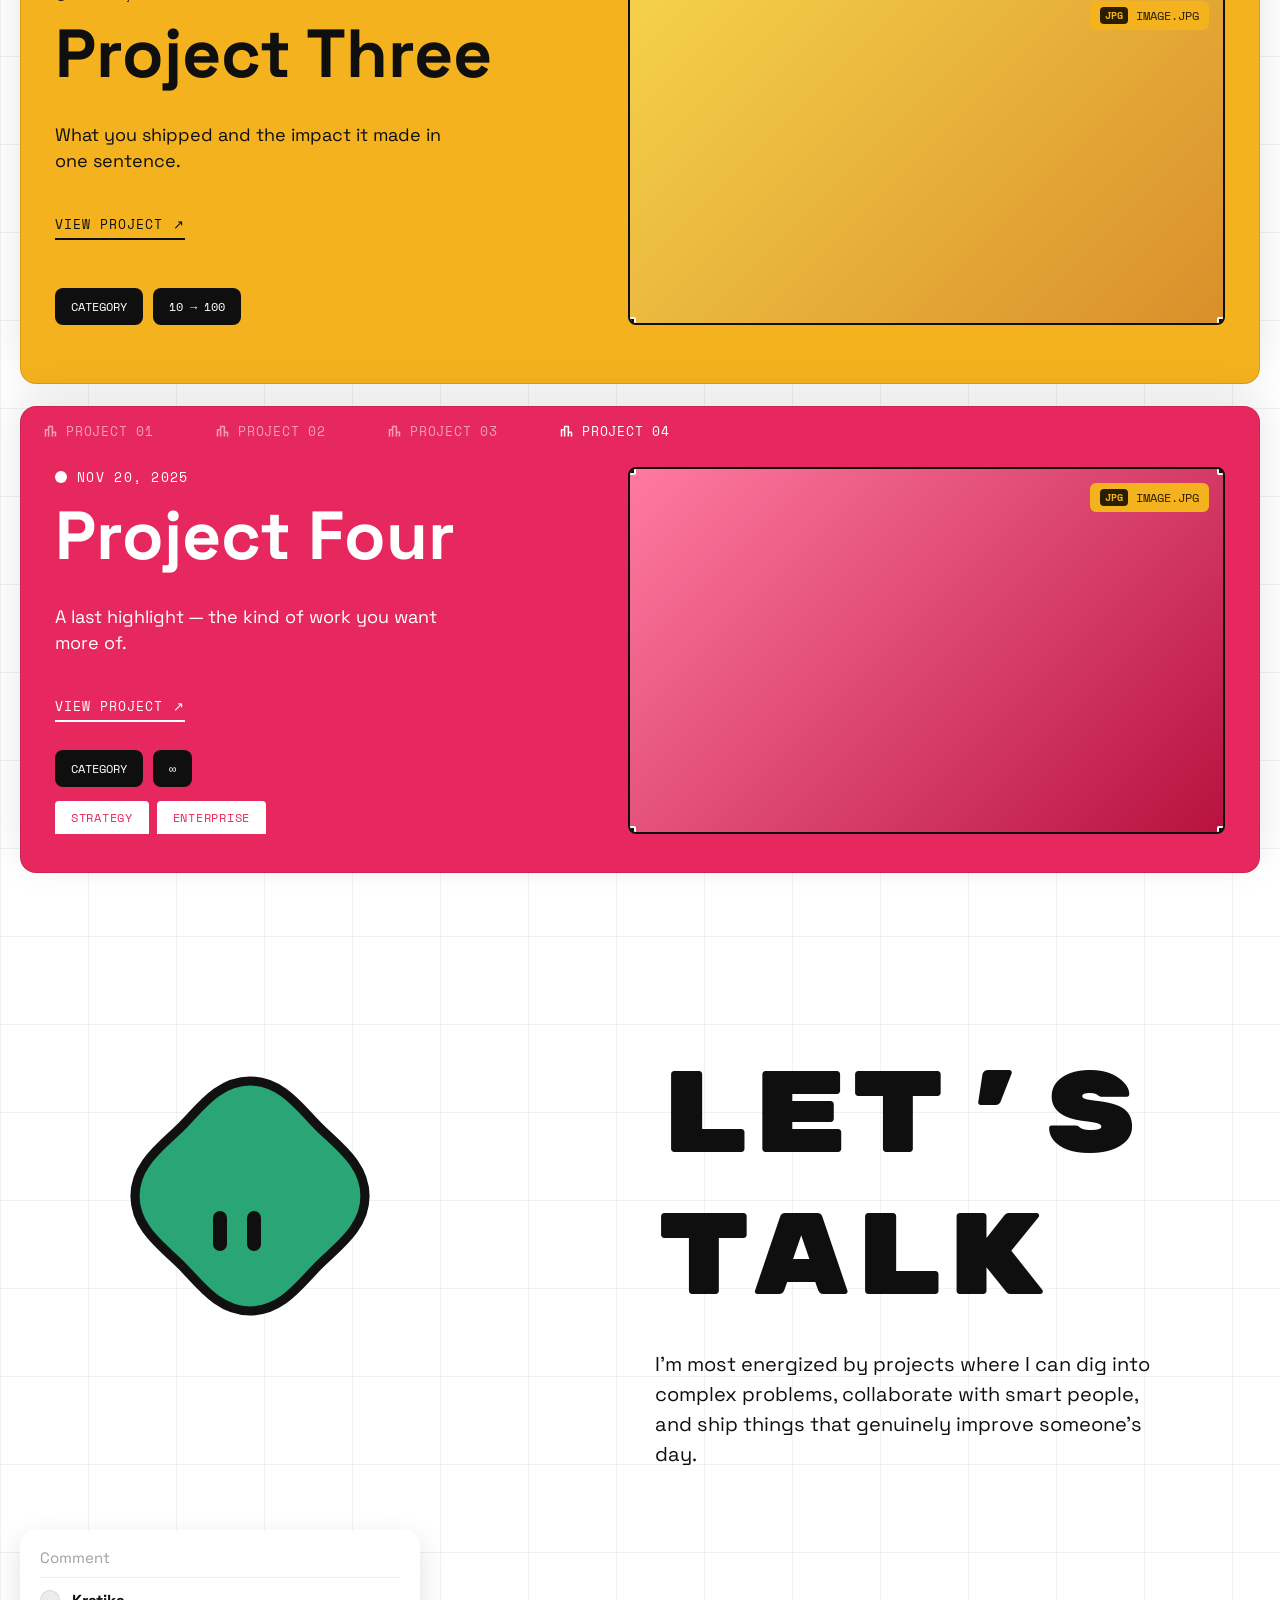
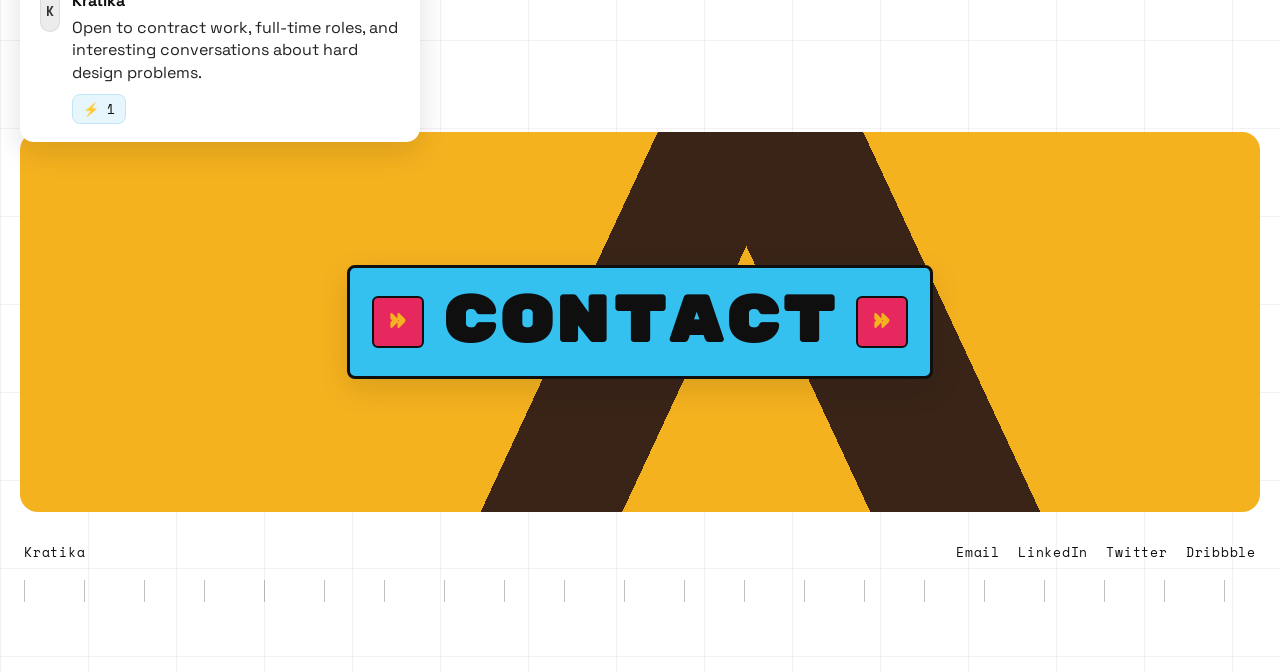
==== commit d274a914: "Add cursor-following invert box on hero name hover A square now follows the cursor while it is over " ====
--- a/index.html
+++ b/index.html
@@ -73,7 +73,7 @@
       <div class="hero__stack">
         <p class="scribble hero__intro">my name is</p>
 
-        <div class="hero__name-wrap" data-selectable>
+        <div class="hero__name-wrap" data-hoverbox>
           <span class="sticky sticky--green" data-badge-current></span>
           <span class="sticky sticky--cream" data-badge-previous></span>
           <h1 class="display hero__name" data-name>YOUR NAME</h1>
--- a/css/styles.css
+++ b/css/styles.css
@@ -472,6 +472,34 @@
   padding: 3px 9px; border-radius: 5px; white-space: nowrap; }
 
 /* ============================================================
+   HOVER INVERT BOX (follows cursor inside the name zone)
+   ------------------------------------------------------------
+   A square that travels with the cursor while it is over the
+   hero name. The fill is white + mix-blend-mode:difference, so
+   everything behind it inverts (black over the light canvas,
+   flipping the name's black letters to white). Black corner
+   handles echo a design-canvas selection box.
+   ============================================================ */
+.hovbox, .hovbox-ui {
+  position: fixed; z-index: 56; pointer-events: none;
+  left: 0; top: 0; width: 0; height: 0; opacity: 0;
+  transition: opacity .18s ease; will-change: transform;
+}
+.hovbox.is-on, .hovbox-ui.is-on { opacity: 1; }
+/* the fill is its OWN fixed element so difference blends against
+   the whole page, not just a wrapper's stacking context */
+.hovbox { background: #fff; mix-blend-mode: difference; border-radius: 2px; }
+.hovbox-ui { z-index: 57; }
+.hovbox-ui .hovbox__h {
+  position: absolute; width: 14px; height: 14px;
+  background: var(--ink); border-radius: 2px;
+}
+.hovbox-ui .hovbox__h.tl { left: -7px; top: -7px; }
+.hovbox-ui .hovbox__h.tr { right: -7px; top: -7px; }
+.hovbox-ui .hovbox__h.bl { left: -7px; bottom: -7px; }
+.hovbox-ui .hovbox__h.br { right: -7px; bottom: -7px; }
+
+/* ============================================================
    SCROLL REVEALS
    ============================================================ */
 [data-reveal] { opacity: 0; transform: translateY(24px); transition: opacity 0.6s ease, transform 0.6s cubic-bezier(.2,.7,.2,1); }
